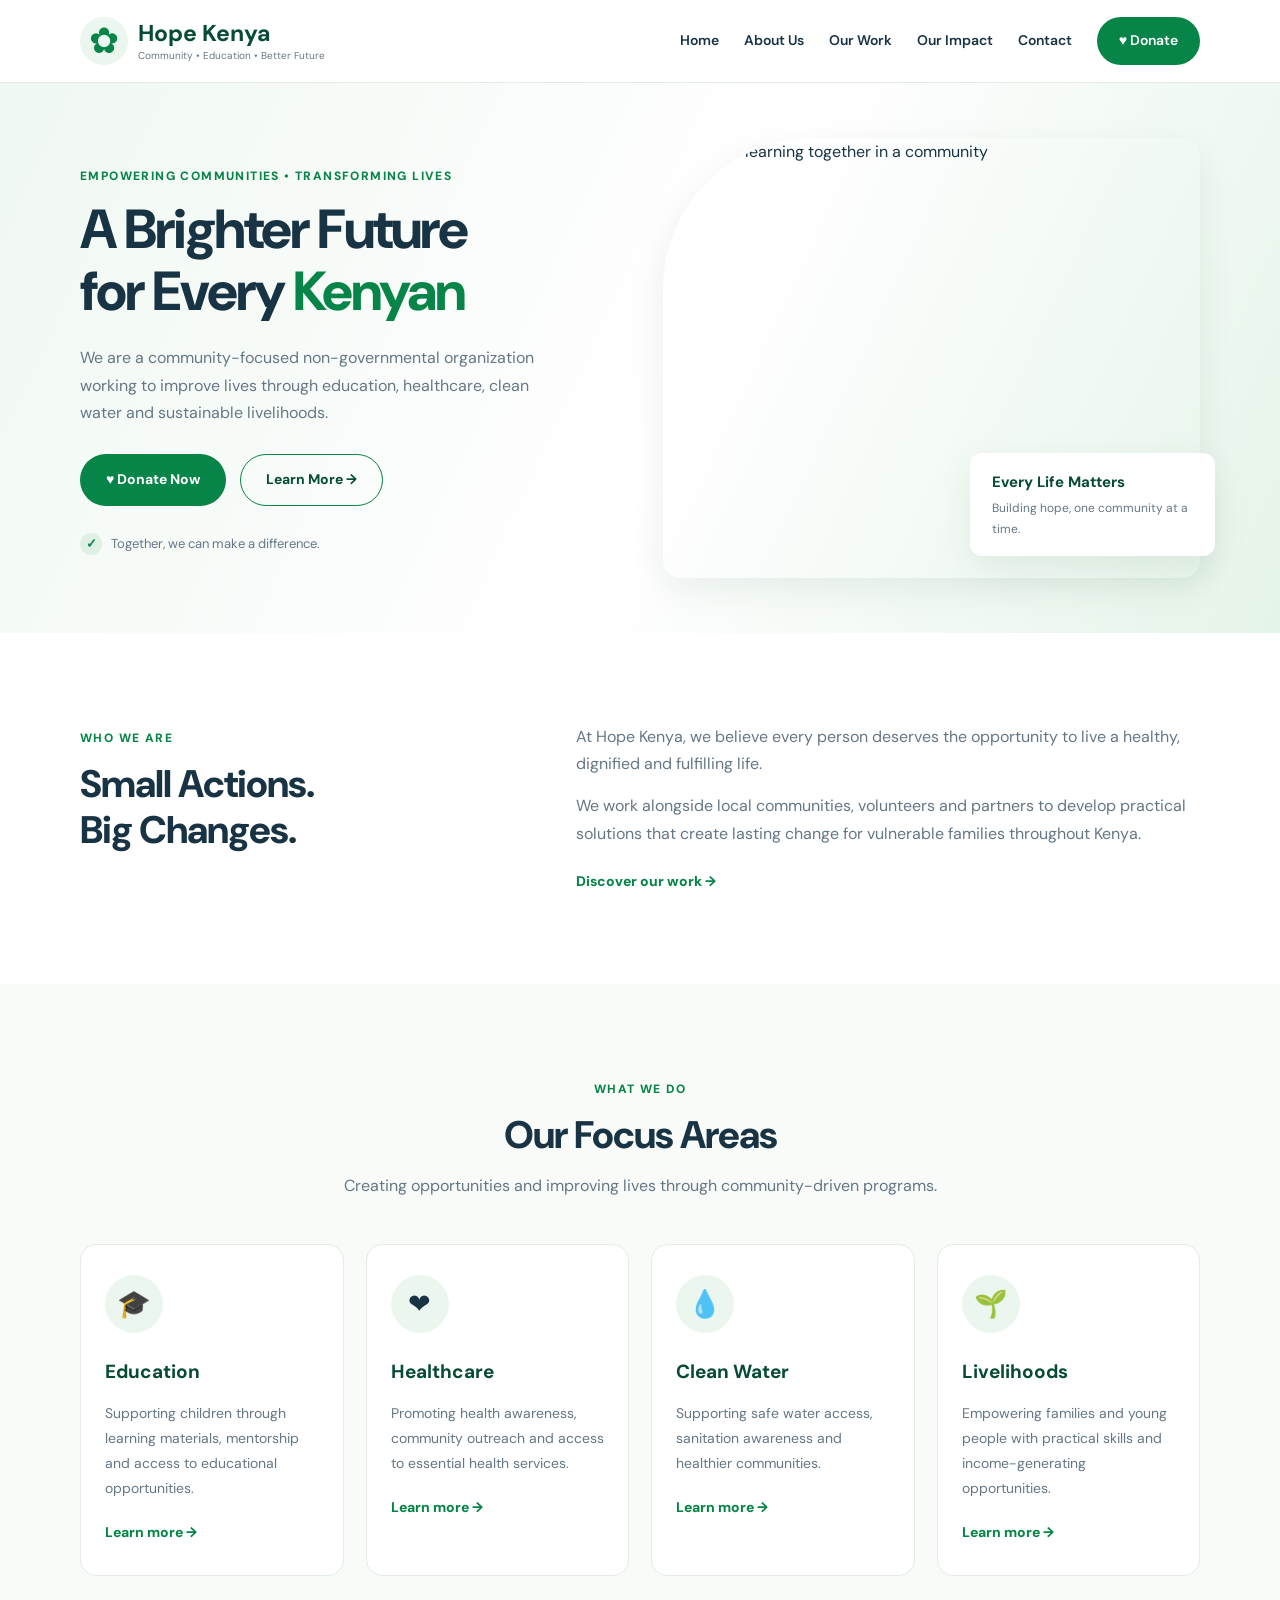
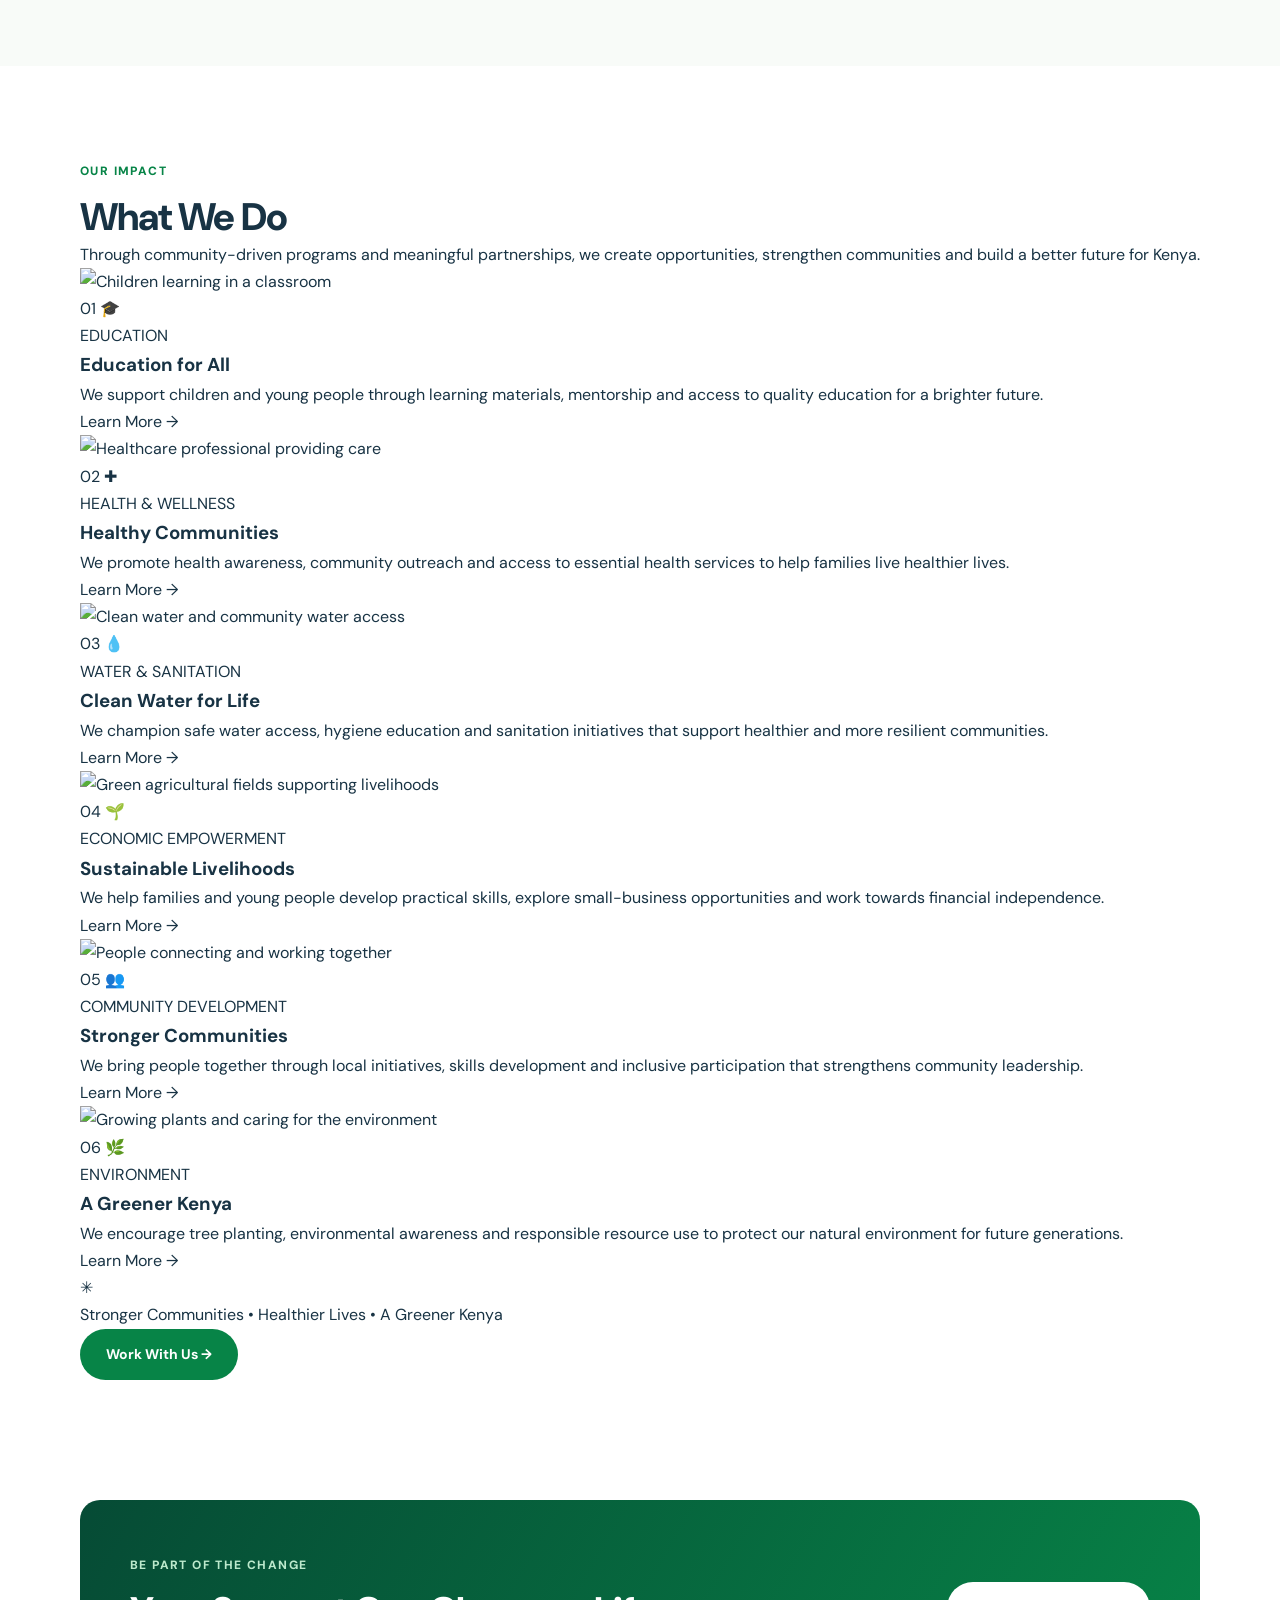
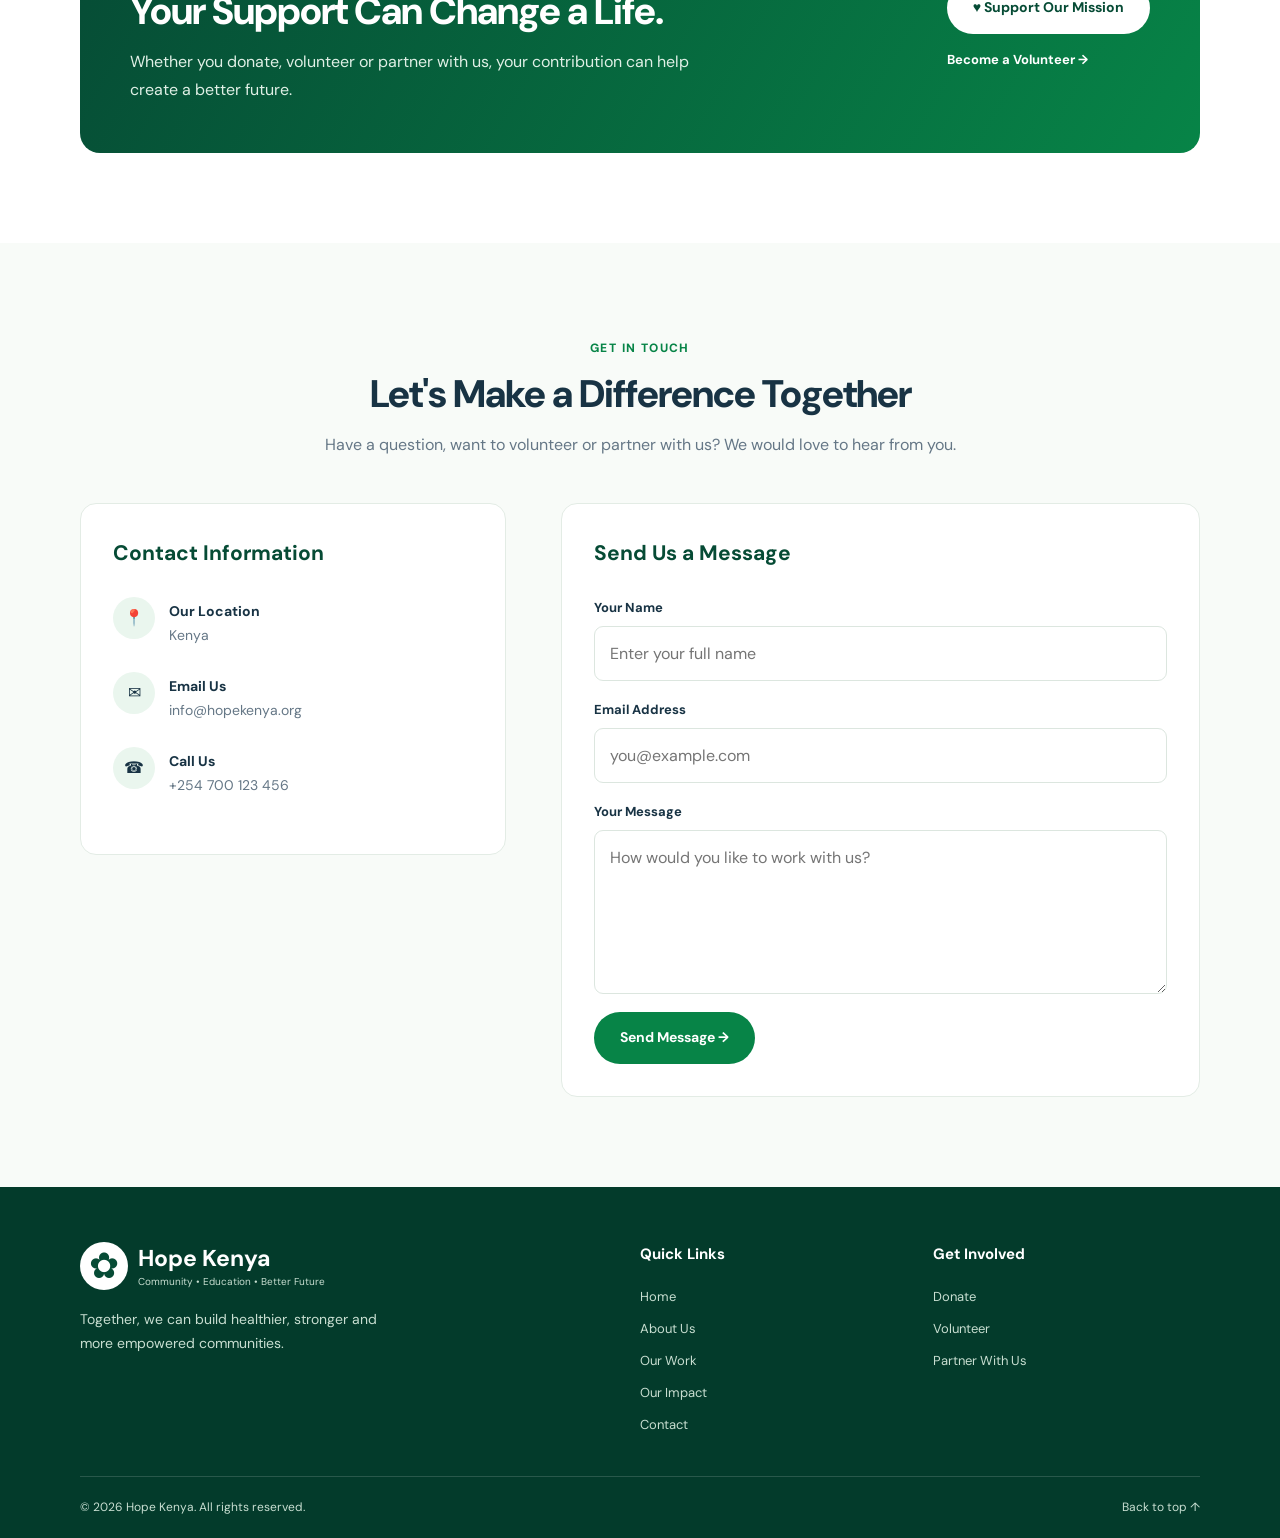
==== index.html @ 44261d46 "Update index.html" ====
<!DOCTYPE html>
<html lang="en">
<head>
    <meta charset="UTF-8">
    <meta name="viewport" content="width=device-width, initial-scale=1.0">

    <title>Hope Kenya | Empowering Communities</title>

    <meta name="description"
          content="Hope Kenya is a community-focused NGO supporting education, healthcare, clean water and sustainable livelihoods across Kenya.">

    <link rel="stylesheet" href="style.css">

    <!-- Google Fonts -->
    <link rel="preconnect" href="https://fonts.googleapis.com">
    <link rel="preconnect" href="https://fonts.gstatic.com" crossorigin>
    <link href="https://fonts.googleapis.com/css2?family=DM+Sans:wght@400;500;600;700;800&display=swap"
          rel="stylesheet">
</head>

<body>

    <!-- NAVIGATION -->
    <header class="header">
        <nav class="navbar container">

            <a href="#home" class="logo">
                <span class="logo-icon">✿</span>
                <span>
                    <strong>Hope Kenya</strong>
                    <small>Community • Education • Better Future</small>
                </span>
            </a>

            <input type="checkbox" id="menu-toggle" class="menu-toggle">
            <label for="menu-toggle" class="menu-button"
                   aria-label="Toggle navigation menu">
                <span></span>
                <span></span>
                <span></span>
            </label>

            <div class="nav-links">
                <a href="#home">Home</a>
                <a href="#about">About Us</a>
                <a href="#programs">Our Work</a>
                <a href="#impact">Our Impact</a>
                <a href="#contact">Contact</a>
                <a href="#donate" class="nav-donate">♥ Donate</a>
            </div>

        </nav>
    </header>

    <main>

        <!-- HERO SECTION -->
        <section class="hero" id="home">
            <div class="hero-content container">

                <div class="hero-text">
                    <span class="eyebrow">
                        EMPOWERING COMMUNITIES • TRANSFORMING LIVES
                    </span>

                    <h1>
                        A Brighter Future<br>
                        for Every <span>Kenyan</span>
                    </h1>

                    <p>
                        We are a community-focused non-governmental
                        organization working to improve lives through
                        education, healthcare, clean water and sustainable
                        livelihoods.
                    </p>

                    <div class="hero-buttons">
                        <a href="#donate" class="btn btn-primary">
                            ♥ Donate Now
                        </a>

                        <a href="#about" class="btn btn-outline">
                            Learn More →
                        </a>
                    </div>

                    <div class="hero-note">
                        <span class="note-icon">✓</span>
                        Together, we can make a difference.
                    </div>
                </div>

                <div class="hero-image">
                    <img
                        src="https://images.unsplash.com/photo-1509099836639-18ba1795216d?auto=format&fit=crop&w=1200&q=85"
                        alt="Children learning together in a community"
                    >
                    <div class="image-badge">
                        <strong>Every Life Matters</strong>
                        <span>Building hope, one community at a time.</span>
                    </div>
                </div>

            </div>
        </section>

        <!-- ABOUT SECTION -->
        <section class="about section-padding" id="about">
            <div class="container about-grid">

                <div>
                    <span class="eyebrow">WHO WE ARE</span>
                    <h2>Small Actions.<br>Big Changes.</h2>
                </div>

                <div class="about-text">
                    <p>
                        At Hope Kenya, we believe every person deserves the
                        opportunity to live a healthy, dignified and
                        fulfilling life.
                    </p>

                    <p>
                        We work alongside local communities, volunteers and
                        partners to develop practical solutions that create
                        lasting change for vulnerable families throughout
                        Kenya.
                    </p>

                    <a href="#programs" class="text-link">
                        Discover our work →
                    </a>
                </div>

            </div>
        </section>

        <!-- PROGRAMS SECTION -->
        <section class="programs section-padding" id="programs">
            <div class="container">

                <div class="section-heading">
                    <span class="eyebrow">WHAT WE DO</span>
                    <h2>Our Focus Areas</h2>
                    <p>
                        Creating opportunities and improving lives
                        through community-driven programs.
                    </p>
                </div>

                <div class="program-grid">

                    <article class="program-card">
                        <div class="program-icon">🎓</div>
                        <h3>Education</h3>
                        <p>
                            Supporting children through learning materials,
                            mentorship and access to educational opportunities.
                        </p>
                        <a href="#contact" class="text-link">
                            Learn more →
                        </a>
                    </article>

                    <article class="program-card">
                        <div class="program-icon">❤</div>
                        <h3>Healthcare</h3>
                        <p>
                            Promoting health awareness, community outreach
                            and access to essential health services.
                        </p>
                        <a href="#contact" class="text-link">
                            Learn more →
                        </a>
                    </article>

                    <article class="program-card">
                        <div class="program-icon">💧</div>
                        <h3>Clean Water</h3>
                        <p>
                            Supporting safe water access, sanitation
                            awareness and healthier communities.
                        </p>
                        <a href="#contact" class="text-link">
                            Learn more →
                        </a>
                    </article>

                    <article class="program-card">
                        <div class="program-icon">🌱</div>
                        <h3>Livelihoods</h3>
                        <p>
                            Empowering families and young people with
                            practical skills and income-generating opportunities.
                        </p>
                        <a href="#contact" class="text-link">
                            Learn more →
                        </a>
                    </article>

                </div>
            </div>
        </section>

        <!-- IMPACT SECTION -->
      
<!-- OUR IMPACT: SIX-ACTIVITY LIBRARY -->
<section class="impact-library section-padding" id="impact">

    <div class="container">

        <div class="impact-heading">
            <span class="eyebrow">OUR IMPACT</span>
            <h2>What We <span>Do</span></h2>
            <p>
                Through community-driven programs and meaningful
                partnerships, we create opportunities, strengthen
                communities and build a better future for Kenya.
            </p>
        </div>

        <div class="activity-grid">

            <!-- ACTIVITY 1: EDUCATION -->
            <article class="activity-card">
                <div class="activity-image">
                    <img
                        src="https://images.unsplash.com/photo-1503676260728-1c00da094a0b?auto=format&fit=crop&w=900&q=85"
                        alt="Children learning in a classroom"
                        loading="lazy"
                    >
                    <span class="activity-number">01</span>
                    <span class="activity-icon" aria-hidden="true">🎓</span>
                </div>

                <div class="activity-content">
                    <span class="activity-category">EDUCATION</span>
                    <h3>Education for All</h3>
                    <p>
                        We support children and young people through
                        learning materials, mentorship and access to
                        quality education for a brighter future.
                    </p>
                    <a href="#contact" class="activity-link">
                        Learn More <span aria-hidden="true">→</span>
                    </a>
                </div>
            </article>

            <!-- ACTIVITY 2: HEALTHCARE -->
            <article class="activity-card">
                <div class="activity-image">
                    <img
                        src="https://images.unsplash.com/photo-1576091160399-112ba8d25d1d?auto=format&fit=crop&w=900&q=85"
                        alt="Healthcare professional providing care"
                        loading="lazy"
                    >
                    <span class="activity-number">02</span>
                    <span class="activity-icon" aria-hidden="true">✚</span>
                </div>

                <div class="activity-content">
                    <span class="activity-category">HEALTH & WELLNESS</span>
                    <h3>Healthy Communities</h3>
                    <p>
                        We promote health awareness, community outreach
                        and access to essential health services to
                        help families live healthier lives.
                    </p>
                    <a href="#contact" class="activity-link">
                        Learn More <span aria-hidden="true">→</span>
                    </a>
                </div>
            </article>

            <!-- ACTIVITY 3: CLEAN WATER -->
            <article class="activity-card">
                <div class="activity-image">
                    <img
                        src="https://images.unsplash.com/photo-1541544741938-0af808871cc0?auto=format&fit=crop&w=900&q=85"
                        alt="Clean water and community water access"
                        loading="lazy"
                    >
                    <span class="activity-number">03</span>
                    <span class="activity-icon" aria-hidden="true">💧</span>
                </div>

                <div class="activity-content">
                    <span class="activity-category">WATER & SANITATION</span>
                    <h3>Clean Water for Life</h3>
                    <p>
                        We champion safe water access, hygiene education
                        and sanitation initiatives that support
                        healthier and more resilient communities.
                    </p>
                    <a href="#contact" class="activity-link">
                        Learn More <span aria-hidden="true">→</span>
                    </a>
                </div>
            </article>

            <!-- ACTIVITY 4: LIVELIHOODS -->
            <article class="activity-card">
                <div class="activity-image">
                    <img
                        src="https://images.unsplash.com/photo-1500382017468-9049fed747ef?auto=format&fit=crop&w=900&q=85"
                        alt="Green agricultural fields supporting livelihoods"
                        loading="lazy"
                    >
                    <span class="activity-number">04</span>
                    <span class="activity-icon" aria-hidden="true">🌱</span>
                </div>

                <div class="activity-content">
                    <span class="activity-category">ECONOMIC EMPOWERMENT</span>
                    <h3>Sustainable Livelihoods</h3>
                    <p>
                        We help families and young people develop
                        practical skills, explore small-business
                        opportunities and work towards financial
                        independence.
                    </p>
                    <a href="#contact" class="activity-link">
                        Learn More <span aria-hidden="true">→</span>
                    </a>
                </div>
            </article>

            <!-- ACTIVITY 5: COMMUNITY EMPOWERMENT -->
            <article class="activity-card">
                <div class="activity-image">
                    <img
                        src="https://images.unsplash.com/photo-1511632765486-a01980e01a18?auto=format&fit=crop&w=900&q=85"
                        alt="People connecting and working together"
                        loading="lazy"
                    >
                    <span class="activity-number">05</span>
                    <span class="activity-icon" aria-hidden="true">👥</span>
                </div>

                <div class="activity-content">
                    <span class="activity-category">COMMUNITY DEVELOPMENT</span>
                    <h3>Stronger Communities</h3>
                    <p>
                        We bring people together through local initiatives,
                        skills development and inclusive participation
                        that strengthens community leadership.
                    </p>
                    <a href="#contact" class="activity-link">
                        Learn More <span aria-hidden="true">→</span>
                    </a>
                </div>
            </article>

            <!-- ACTIVITY 6: ENVIRONMENT -->
            <article class="activity-card">
                <div class="activity-image">
                    <img
                        src="https://images.unsplash.com/photo-1416879595882-3373a0480b5b?auto=format&fit=crop&w=900&q=85"
                        alt="Growing plants and caring for the environment"
                        loading="lazy"
                    >
                    <span class="activity-number">06</span>
                    <span class="activity-icon" aria-hidden="true">🌿</span>
                </div>

                <div class="activity-content">
                    <span class="activity-category">ENVIRONMENT</span>
                    <h3>A Greener Kenya</h3>
                    <p>
                        We encourage tree planting, environmental
                        awareness and responsible resource use to
                        protect our natural environment for future
                        generations.
                    </p>
                    <a href="#contact" class="activity-link">
                        Learn More <span aria-hidden="true">→</span>
                    </a>
                </div>
            </article>

        </div>

        <div class="impact-bottom">
            <span class="impact-leaf" aria-hidden="true">✳</span>
            <p>Stronger Communities <span>•</span> Healthier Lives
                <span>•</span> A Greener Kenya
            </p>
            <a href="#contact" class="btn btn-primary">
                Work With Us →
            </a>
        </div>

    </div>
</section>


        <!-- GET INVOLVED / DONATION SECTION -->
        <section class="donate-section section-padding" id="donate">
            <div class="container donate-box">

                <div>
                    <span class="eyebrow eyebrow-light">BE PART OF THE CHANGE</span>
                    <h2>Your Support Can Change a Life.</h2>
                    <p>
                        Whether you donate, volunteer or partner with us,
                        your contribution can help create a better future.
                    </p>
                </div>

                <div class="donate-actions">
                    <!-- Replace # with your actual donation link -->
                    <a href="#contact" class="btn btn-white">
                        ♥ Support Our Mission
                    </a>

                    <a href="#contact" class="donate-contact">
                        Become a Volunteer →
                    </a>
                </div>

            </div>
        </section>

        <!-- CONTACT SECTION -->
        <section class="contact section-padding" id="contact">
            <div class="container">

                <div class="section-heading">
                    <span class="eyebrow">GET IN TOUCH</span>
                    <h2>Let's Make a Difference Together</h2>
                    <p>
                        Have a question, want to volunteer or partner with us?
                        We would love to hear from you.
                    </p>
                </div>

                <div class="contact-grid">

                    <div class="contact-info">
                        <h3>Contact Information</h3>

                        <div class="contact-item">
                            <span>📍</span>
                            <div>
                                <strong>Our Location</strong>
                                <p>Kenya</p>
                            </div>
                        </div>

                        <div class="contact-item">
                            <span>✉</span>
                            <div>
                                <strong>Email Us</strong>
                                <p>info@hopekenya.org</p>
                            </div>
                        </div>

                        <div class="contact-item">
                            <span>☎</span>
                            <div>
                                <strong>Call Us</strong>
                                <p>+254 700 123 456</p>
                            </div>
                        </div>
                    </div>

                    <!-- Opens the visitor's email application -->
                    <form class="contact-form"
                          action="mailto:info@hopekenya.org"
                          method="post"
                          enctype="text/plain">

                        <h3>Send Us a Message</h3>

                        <label for="name">Your Name</label>
                        <input
                            type="text"
                            id="name"
                            name="Name"
                            placeholder="Enter your full name"
                            required
                        >

                        <label for="email">Email Address</label>
                        <input
                            type="email"
                            id="email"
                            name="Email"
                            placeholder="you@example.com"
                            required
                        >

                        <label for="message">Your Message</label>
                        <textarea
                            id="message"
                            name="Message"
                            rows="5"
                            placeholder="How would you like to work with us?"
                            required
                        ></textarea>

                        <button type="submit" class="btn btn-primary">
                            Send Message →
                        </button>

                    </form>

                </div>
            </div>
        </section>

    </main>

    <!-- FOOTER -->
    <footer class="footer">
        <div class="container footer-grid">

            <div class="footer-brand">
                <a href="#home" class="logo footer-logo">
                    <span class="logo-icon">✿</span>
                    <span>
                        <strong>Hope Kenya</strong>
                        <small>Community • Education • Better Future</small>
                    </span>
                </a>

                <p>
                    Together, we can build healthier, stronger
                    and more empowered communities.
                </p>
            </div>

            <div class="footer-links">
                <h3>Quick Links</h3>
                <a href="#home">Home</a>
                <a href="#about">About Us</a>
                <a href="#programs">Our Work</a>
                <a href="#impact">Our Impact</a>
                <a href="#contact">Contact</a>
            </div>

            <div class="footer-links">
                <h3>Get Involved</h3>
                <a href="#donate">Donate</a>
                <a href="#contact">Volunteer</a>
                <a href="#contact">Partner With Us</a>
            </div>

        </div>

        <div class="footer-bottom container">
            <p>
                &copy; <span id="year">2026</span> Hope Kenya.
                All rights reserved.
            </p>

            <a href="#home">Back to top ↑</a>
        </div>
    </footer>

</body>
</html>
---- style.css ----
/* =========================================
   HOPE KENYA - MAIN STYLESHEET
   ========================================= */

:root {
    --green: #078447;
    --green-dark: #064b35;
    --green-deep: #033b2b;
    --green-light: #eaf6ee;
    --text: #183344;
    --muted: #657786;
    --white: #ffffff;
    --background: #f8fbf8;
    --border: #e3ece5;
    --shadow: 0 12px 35px rgba(12, 61, 40, 0.08);
}

* {
    box-sizing: border-box;
    margin: 0;
    padding: 0;
}

html {
    scroll-behavior: smooth;
    scroll-padding-top: 90px;
}

body {
    font-family: "DM Sans", Arial, sans-serif;
    color: var(--text);
    background: var(--white);
    line-height: 1.7;
}

img {
    display: block;
    width: 100%;
    max-width: 100%;
}

a {
    color: inherit;
    text-decoration: none;
}

button,
input,
textarea {
    font: inherit;
}

button,
a {
    -webkit-tap-highlight-color: transparent;
}

.container {
    width: min(1120px, 90%);
    margin-inline: auto;
}

.section-padding {
    padding: 90px 0;
}

/* =========================================
   NAVIGATION
   ========================================= */

.header {
    background: var(--white);
    position: sticky;
    top: 0;
    z-index: 1000;
    border-bottom: 1px solid var(--border);
}

.navbar {
    min-height: 82px;
    display: flex;
    align-items: center;
    justify-content: space-between;
    gap: 25px;
}

.logo {
    display: inline-flex;
    align-items: center;
    gap: 10px;
    flex-shrink: 0;
}

.logo-icon {
    display: grid;
    place-items: center;
    width: 48px;
    height: 48px;
    background: var(--green-light);
    color: var(--green);
    border-radius: 50%;
    font-size: 36px;
    line-height: 1;
}

.logo strong {
    display: block;
    color: var(--green-dark);
    font-size: 23px;
    line-height: 1.3;
}

.logo small {
    display: block;
    color: var(--muted);
    font-size: 10px;
    line-height: 1.5;
}

.nav-links {
    display: flex;
    align-items: center;
    gap: 25px;
}

.nav-links > a {
    font-size: 14px;
    font-weight: 600;
    transition: color 0.2s ease;
}

.nav-links > a:hover {
    color: var(--green);
}

.nav-links .nav-donate {
    padding: 12px 22px;
    border-radius: 30px;
    color: var(--white);
    background: var(--green);
}

.nav-links .nav-donate:hover {
    color: var(--white);
    background: var(--green-dark);
}

.menu-toggle,
.menu-button {
    display: none;
}

/* =========================================
   BUTTONS
   ========================================= */

.btn {
    display: inline-flex;
    align-items: center;
    justify-content: center;
    gap: 8px;
    padding: 13px 25px;
    border-radius: 30px;
    border: 1px solid transparent;
    cursor: pointer;
    font-size: 14px;
    font-weight: 700;
    text-align: center;
    transition:
        background 0.2s ease,
        color 0.2s ease,
        transform 0.2s ease;
}

.btn:hover {
    transform: translateY(-2px);
}

.btn-primary {
    background: var(--green);
    color: var(--white);
}

.btn-primary:hover {
    background: var(--green-dark);
}

.btn-outline {
    border-color: var(--green);
    color: var(--green-dark);
    background: transparent;
}

.btn-outline:hover {
    background: var(--green-light);
}

.btn-white {
    color: var(--green-dark);
    background: var(--white);
}

.btn-white:hover {
    background: var(--green-light);
}

/* =========================================
   HERO
   ========================================= */

.hero {
    overflow: hidden;
    background: linear-gradient(
        115deg,
        #f0f8f2 0%,
        #ffffff 54%,
        #e5f4e9 100%
    );
}

.hero-content {
    min-height: 550px;
    display: grid;
    grid-template-columns: 1fr 1fr;
    align-items: center;
    gap: 45px;
    padding-top: 45px;
    padding-bottom: 45px;
}

.hero-text {
    padding: 20px 0;
}

.eyebrow {
    display: inline-block;
    margin-bottom: 14px;
    color: var(--green);
    font-size: 12px;
    font-weight: 800;
    letter-spacing: 1.4px;
    line-height: 1.5;
}

.hero h1 {
    margin-bottom: 22px;
    color: var(--text);
    font-size: clamp(38px, 4.3vw, 58px);
    font-weight: 800;
    letter-spacing: -2px;
    line-height: 1.12;
}

.hero h1 span {
    color: var(--green);
}

.hero-text > p {
    max-width: 490px;
    margin-bottom: 28px;
    color: var(--muted);
    font-size: 16px;
}

.hero-buttons {
    display: flex;
    flex-wrap: wrap;
    gap: 14px;
}

.hero-note {
    display: flex;
    align-items: center;
    gap: 9px;
    margin-top: 27px;
    color: var(--muted);
    font-size: 13px;
}

.note-icon {
    display: grid;
    place-items: center;
    width: 22px;
    height: 22px;
    border-radius: 50%;
    color: var(--green);
    background: #dff1e5;
    font-weight: 800;
}

.hero-image {
    position: relative;
    min-width: 0;
}

.hero-image > img {
    height: 440px;
    object-fit: cover;
    border-radius: 150px 18px 18px 18px;
    box-shadow: var(--shadow);
}

.image-badge {
    position: absolute;
    right: -15px;
    bottom: 22px;
    display: flex;
    flex-direction: column;
    gap: 3px;
    max-width: 245px;
    padding: 17px 22px;
    border-radius: 12px;
    background: var(--white);
    box-shadow: var(--shadow);
}

.image-badge strong {
    color: var(--green-dark);
    font-size: 15px;
}

.image-badge span {
    color: var(--muted);
    font-size: 12px;
}

/* =========================================
   ABOUT
   ========================================= */

.about {
    background: var(--white);
}

.about-grid {
    display: grid;
    grid-template-columns: 0.8fr 1.2fr;
    gap: 80px;
    align-items: start;
}

h2 {
    color: var(--text);
    font-size: clamp(30px, 3vw, 40px);
    font-weight: 800;
    letter-spacing: -1px;
    line-height: 1.2;
}

.about-text p {
    margin-bottom: 15px;
    color: var(--muted);
}

.text-link {
    display: inline-block;
    margin-top: 8px;
    color: var(--green);
    font-size: 14px;
    font-weight: 800;
}

.text-link:hover {
    color: var(--green-dark);
}

/* =========================================
   PROGRAMS
   ========================================= */

.programs {
    background: var(--background);
}

.section-heading {
    max-width: 650px;
    margin: 0 auto 45px;
    text-align: center;
}

.section-heading h2 {
    margin-bottom: 14px;
}

.section-heading p {
    color: var(--muted);
}

.program-grid {
    display: grid;
    grid-template-columns: repeat(4, minmax(0, 1fr));
    gap: 22px;
}

.program-card {
    padding: 30px 24px;
    border: 1px solid var(--border);
    border-radius: 16px;
    background: var(--white);
    transition:
        transform 0.25s ease,
        box-shadow 0.25s ease;
}

.program-card:hover {
    transform: translateY(-6px);
    box-shadow: var(--shadow);
}

.program-icon {
    display: grid;
    place-items: center;
    width: 58px;
    height: 58px;
    margin-bottom: 23px;
    border-radius: 50%;
    background: var(--green-light);
    font-size: 27px;
}

.program-card h3 {
    margin-bottom: 12px;
    color: var(--green-dark);
    font-size: 19px;
}

.program-card p {
    color: var(--muted);
    font-size: 14px;
    line-height: 1.8;
}

.program-card .text-link {
    margin-top: 20px;
}

/* =========================================
   IMPACT
   ========================================= */

.impact {
    background: var(--white);
}

.impact-grid {
    display: grid;
    grid-template-columns: 0.9fr 1.1fr;
    align-items: center;
    gap: 65px;
}

.impact-image img {
    height: 370px;
    object-fit: cover;
    border-radius: 18px;
}

.impact-content h2 {
    margin-bottom: 18px;
}

.impact-content > p {
    margin-bottom: 30px;
    color: var(--muted);
}

.stats-grid {
    display: grid;
    grid-template-columns: repeat(3, minmax(0, 1fr));
    gap: 15px;
}

.stat {
    display: flex;
    flex-direction: column;
    gap: 5px;
    padding-right: 10px;
    border-right: 1px solid var(--border);
}

.stat:last-child {
    border-right: none;
}

.stat strong {
    color: var(--green);
    font-size: clamp(23px, 2.4vw, 32px);
    line-height: 1.2;
}

.stat span {
    color: var(--muted);
    font-size: 12px;
}

/* =========================================
   DONATION CALL TO ACTION
   ========================================= */

.donate-section {
    padding-top: 30px;
    padding-bottom: 90px;
    background: var(--white);
}

.donate-box {
    display: flex;
    align-items: center;
    justify-content: space-between;
    gap: 35px;
    padding: 50px;
    border-radius: 20px;
    color: var(--white);
    background: linear-gradient(
        120deg,
        var(--green-dark),
        var(--green)
    );
}

.eyebrow-light {
    color: #bce9cc;
}

.donate-box h2 {
    max-width: 580px;
    margin-bottom: 14px;
    color: var(--white);
}

.donate-box p {
    max-width: 570px;
    color: #e0f0e6;
}

.donate-actions {
    display: flex;
    flex-direction: column;
    align-items: flex-start;
    gap: 15px;
    flex-shrink: 0;
}

.donate-contact {
    color: var(--white);
    font-size: 13px;
    font-weight: 700;
}

/* =========================================
   CONTACT
   ========================================= */

.contact {
    background: var(--background);
}

.contact-grid {
    display: grid;
    grid-template-columns: 0.8fr 1.2fr;
    gap: 55px;
    align-items: start;
}

.contact-info,
.contact-form {
    padding: 32px;
    border: 1px solid var(--border);
    border-radius: 16px;
    background: var(--white);
}

.contact-info h3,
.contact-form h3 {
    margin-bottom: 25px;
    color: var(--green-dark);
    font-size: 21px;
}

.contact-item {
    display: flex;
    align-items: flex-start;
    gap: 14px;
    margin-bottom: 24px;
}

.contact-item > span {
    display: grid;
    place-items: center;
    width: 42px;
    height: 42px;
    flex-shrink: 0;
    border-radius: 50%;
    background: var(--green-light);
}

.contact-item strong {
    font-size: 14px;
}

.contact-item p {
    color: var(--muted);
    font-size: 14px;
    overflow-wrap: anywhere;
}

.contact-form {
    display: flex;
    flex-direction: column;
}

.contact-form label {
    margin-bottom: 7px;
    font-size: 13px;
    font-weight: 700;
}

.contact-form input,
.contact-form textarea {
    width: 100%;
    margin-bottom: 18px;
    padding: 13px 15px;
    border: 1px solid #dce6df;
    border-radius: 9px;
    outline: none;
    color: var(--text);
    background: var(--white);
    transition: border-color 0.2s ease;
}

.contact-form input:focus,
.contact-form textarea:focus {
    border-color: var(--green);
}

.contact-form textarea {
    min-height: 130px;
    resize: vertical;
}

.contact-form button {
    align-self: flex-start;
}

/* =========================================
   FOOTER
   ========================================= */

.footer {
    padding-top: 55px;
    color: #e2eee7;
    background: var(--green-deep);
}

.footer-grid {
    display: grid;
    grid-template-columns: 1.5fr 0.7fr 0.8fr;
    gap: 60px;
    padding-bottom: 40px;
}

.footer-logo .logo-icon {
    color: var(--green-dark);
    background: var(--white);
}

.footer-logo strong {
    color: var(--white);
}

.footer-logo small {
    color: #c8ded1;
}

.footer-brand > p {
    max-width: 330px;
    margin-top: 18px;
    color: #c8ded1;
    font-size: 14px;
}

.footer-links {
    display: flex;
    flex-direction: column;
    align-items: flex-start;
    gap: 10px;
}

.footer-links h3 {
    margin-bottom: 8px;
    color: var(--white);
    font-size: 15px;
}

.footer-links a {
    color: #c8ded1;
    font-size: 13px;
}

.footer-links a:hover,
.footer-bottom a:hover {
    color: var(--white);
}

.footer-bottom {
    display: flex;
    justify-content: space-between;
    gap: 20px;
    padding-top: 20px;
    padding-bottom: 20px;
    border-top: 1px solid rgba(255, 255, 255, 0.15);
    color: #c8ded1;
    font-size: 12px;
}

.footer-bottom a {
    flex-shrink: 0;
}

/* =========================================
   ACCESSIBILITY
   ========================================= */

a:focus-visible,
button:focus-visible,
input:focus-visible,
textarea:focus-visible,
label:focus-visible {
    outline: 3px solid #e1b84b;
    outline-offset: 4px;
}

@media (prefers-reduced-motion: reduce) {
    html {
        scroll-behavior: auto;
    }

    *,
    *::before,
    *::after {
        transition-duration: 0.01ms !important;
        animation-duration: 0.01ms !important;
    }
}

/* =========================================
   TABLETS
   ========================================= */

@media (max-width: 1000px) {
    .nav-links {
        gap: 14px;
    }

    .nav-links > a {
        font-size: 13px;
    }

    .logo strong {
        font-size: 20px;
    }

    .hero-content {
        gap: 25px;
    }

    .hero-image > img {
        height: 390px;
    }

    .program-grid {
        grid-template-columns: repeat(2, minmax(0, 1fr));
    }

    .impact-grid {
        gap: 35px;
    }

    .donate-box {
        padding: 35px;
    }

    .contact-grid {
        gap: 25px;
    }
}

/* =========================================
   MOBILE NAVIGATION AND LAYOUT
   ========================================= */

@media (max-width: 760px) {
    .container {
        width: min(100% - 36px, 560px);
    }

    .section-padding {
        padding: 65px 0;
    }

    .navbar {
        min-height: 72px;
    }

    .logo-icon {
        width: 42px;
        height: 42px;
        font-size: 31px;
    }

    .logo strong {
        font-size: 19px;
    }

    .logo small {
        font-size: 9px;
    }

    .menu-toggle {
        position: absolute;
        width: 1px;
        height: 1px;
        overflow: hidden;
        clip-path: inset(50%);
        white-space: nowrap;
    }

    .menu-button {
        display: flex;
        width: 42px;
        height: 42px;
        flex-direction: column;
        align-items: center;
        justify-content: center;
        gap: 5px;
        border: 1px solid var(--border);
        border-radius: 10px;
        cursor: pointer;
    }

    .menu-button span {
        width: 20px;
        height: 2px;
        border-radius: 3px;
        background: var(--green-dark);
    }

    .nav-links {
        position: absolute;
        top: 71px;
        left: 0;
        right: 0;
        display: none;
        flex-direction: column;
        align-items: stretch;
        gap: 0;
        padding: 12px 20px 20px;
        border-bottom: 1px solid var(--border);
        background: var(--white);
        box-shadow: 0 12px 20px rgba(0, 0, 0, 0.05);
    }

    .nav-links > a {
        padding: 13px 10px;
        font-size: 15px;
    }

    .nav-links .nav-donate {
        margin-top: 8px;
        text-align: center;
    }

    .menu-toggle:checked ~ .nav-links {
        display: flex;
    }

    .menu-toggle:focus-visible + .menu-button {
        outline: 3px solid #e1b84b;
        outline-offset: 4px;
    }

    .hero-content {
        grid-template-columns: 1fr;
        gap: 30px;
        padding-top: 45px;
        padding-bottom: 55px;
    }

    .hero-text {
        padding: 0;
    }

    .hero h1 {
        font-size: clamp(36px, 10vw, 48px);
        letter-spacing: -1.5px;
    }

    .hero-text > p {
        font-size: 15px;
    }

    .hero-image > img {
        height: 320px;
        border-radius: 90px 14px 14px 14px;
    }

    .image-badge {
        right: 8px;
        bottom: 12px;
        max-width: 220px;
        padding: 13px 16px;
    }

    .about-grid,
    .impact-grid,
    .contact-grid {
        grid-template-columns: 1fr;
        gap: 28px;
    }

    .about-grid {
        gap: 18px;
    }

    .program-grid {
        gap: 15px;
    }

    .program-card {
        padding: 22px 18px;
    }

    .impact-image img {
        height: 300px;
    }

    .donate-section {
        padding-top: 0;
        padding-bottom: 65px;
    }

    .donate-box {
        flex-direction: column;
        align-items: flex-start;
        gap: 25px;
        padding: 30px 24px;
    }

    .donate-actions {
        align-items: flex-start;
    }

    .contact-info,
    .contact-form {
        padding: 24px 20px;
    }

    .footer-grid {
        grid-template-columns: 1fr 1fr;
        gap: 35px 25px;
    }

    .footer-brand {
        grid-column: 1 / -1;
    }
}

/* =========================================
   SMALL PHONES
   ========================================= */

@media (max-width: 420px) {
    .hero-buttons {
        flex-direction: column;
        align-items: stretch;
    }

    .hero-buttons .btn {
        width: 100%;
    }

    .hero-image > img {
        height: 270px;
    }

    .program-grid {
        grid-template-columns: 1fr;
    }

    .program-card {
        padding: 25px;
    }

    .stats-grid {
        gap: 8px;
    }

    .stat strong {
        font-size: 22px;
    }

    .stat span {
        font-size: 11px;
    }

    .footer-grid {
        grid-template-columns: 1fr;
    }

    .footer-brand {
        grid-column: auto;
    }

    .footer-bottom {
        flex-direction: column;
        gap: 10px;
    }
}
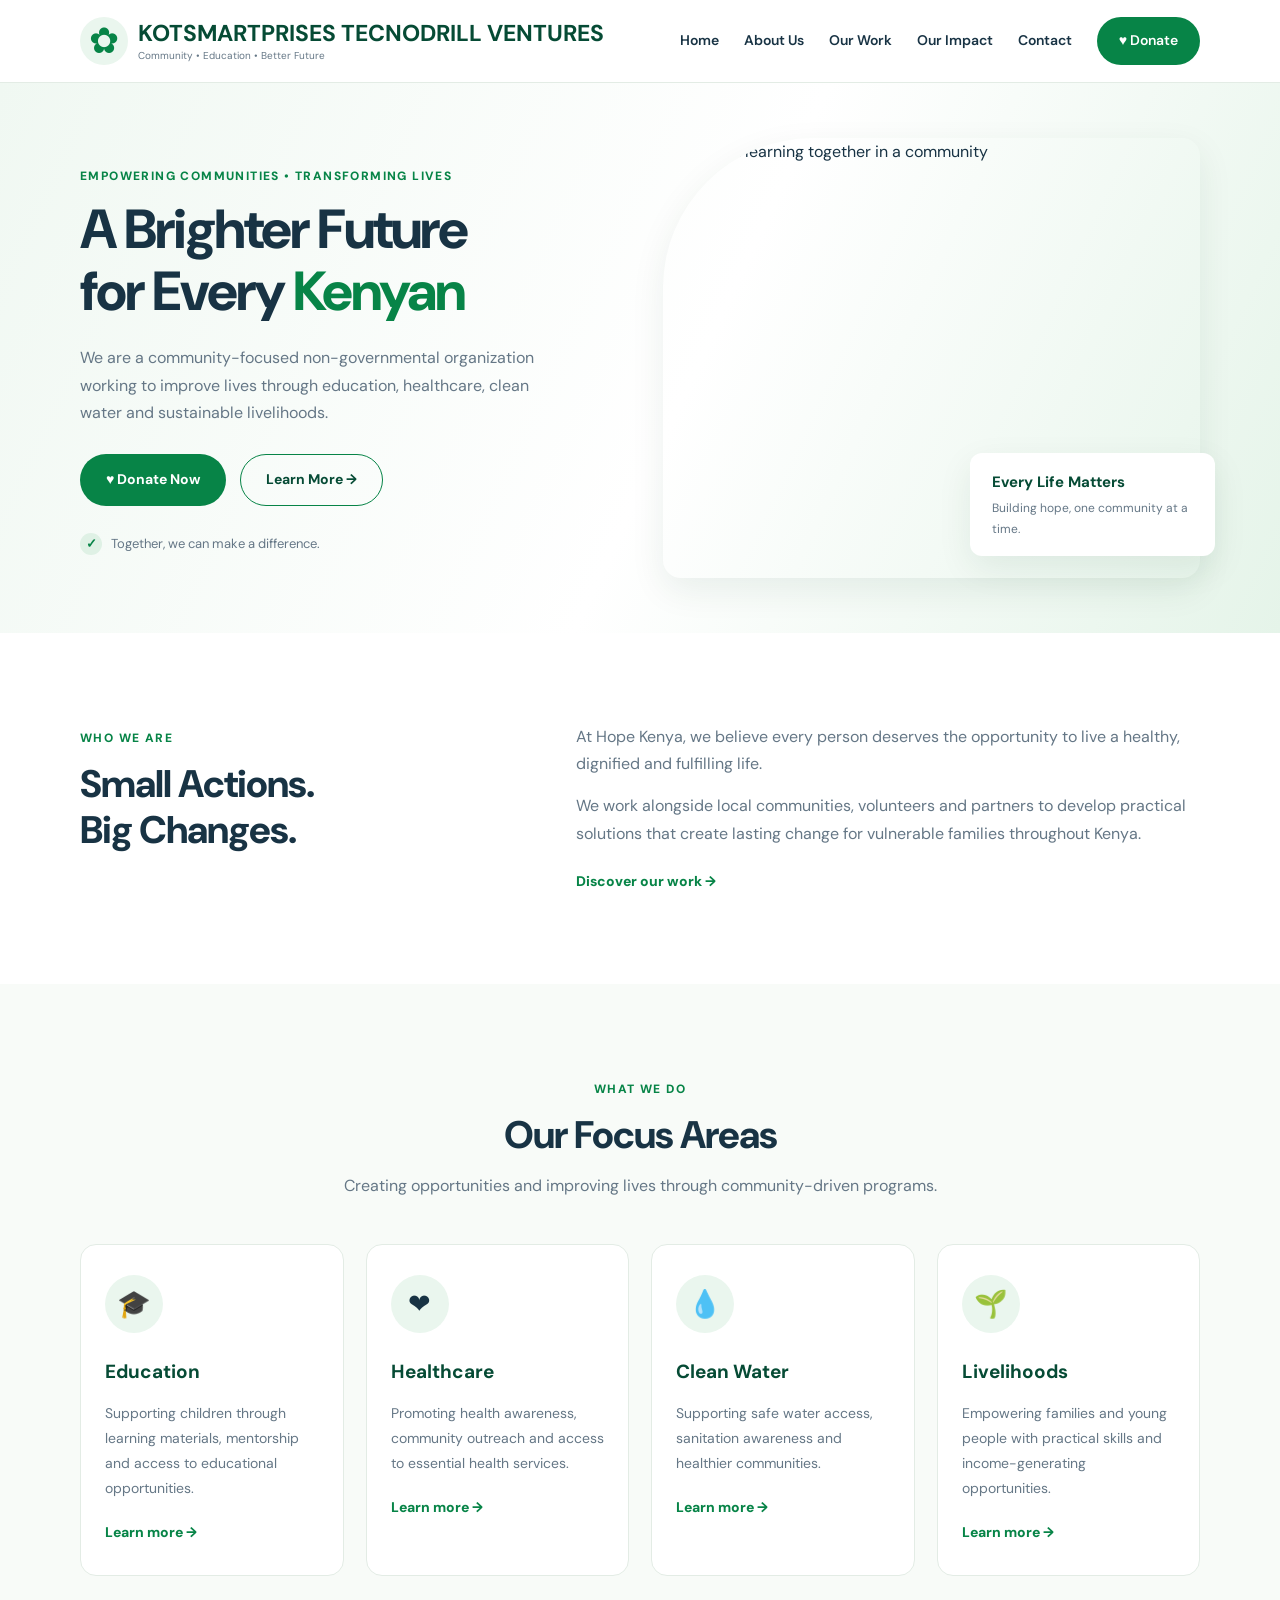
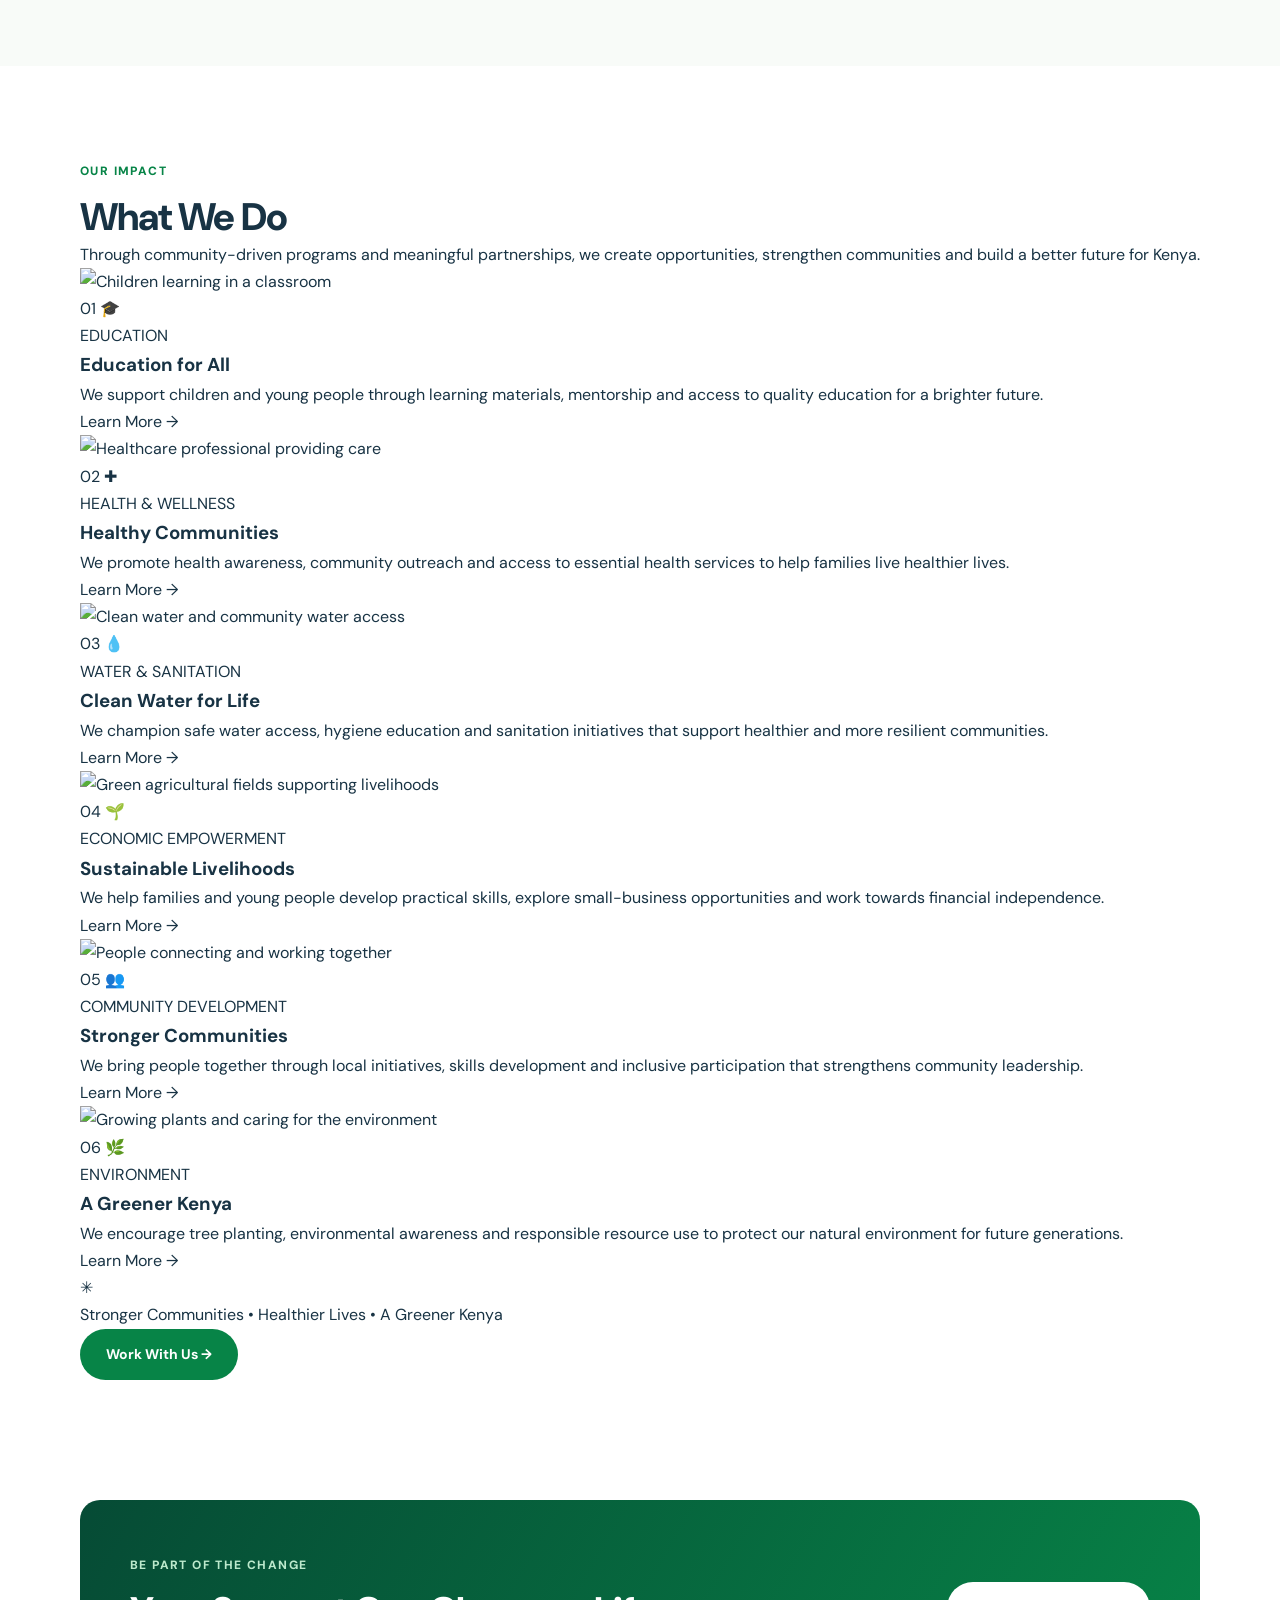
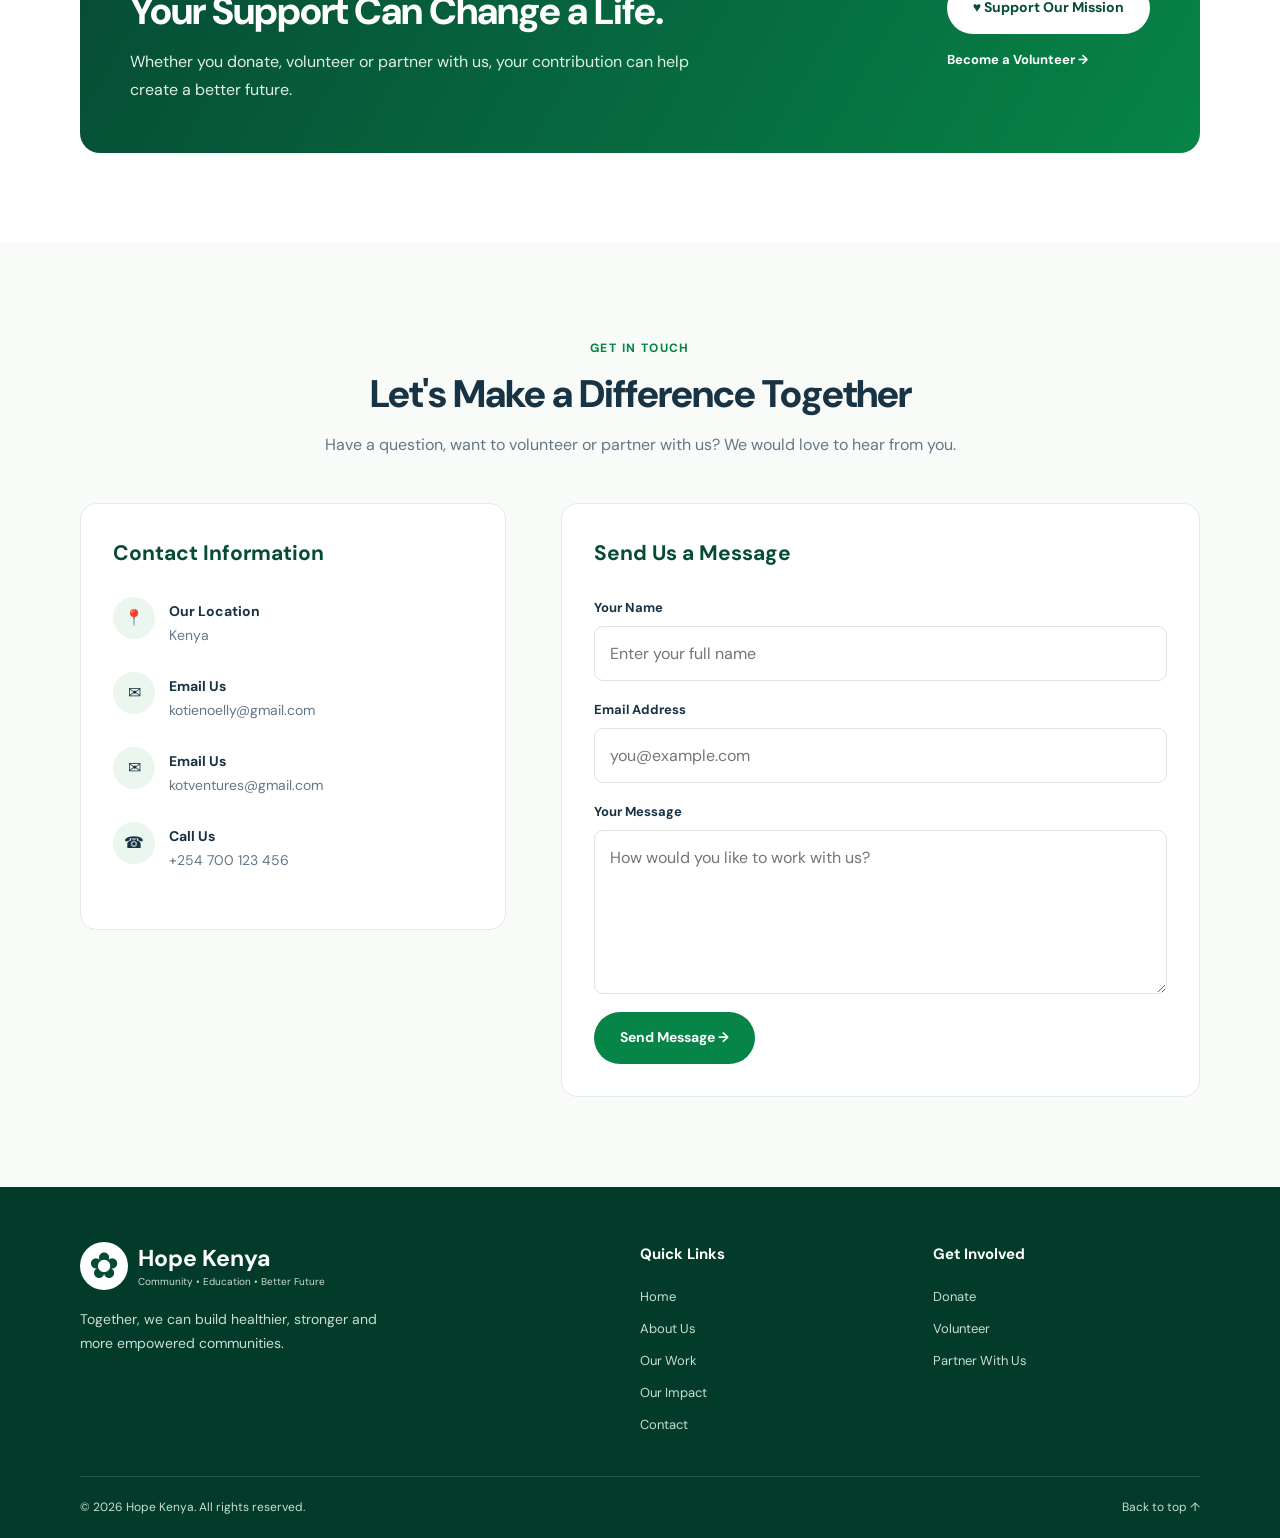
==== commit 468d719a: "Update index.html" ====
--- a/index.html
+++ b/index.html
@@ -5,7 +5,7 @@
     <meta charset="UTF-8">
     <meta name="viewport" content="width=device-width, initial-scale=1.0">
 
-    <title>Hope Kenya | Empowering Communities</title>
+    <title>Kotsmartprises| Empowering Communities</title>
 
     <meta name="description"
           content="Hope Kenya is a community-focused NGO supporting education, healthcare, clean water and sustainable livelihoods across Kenya.">
@@ -28,7 +28,7 @@
             <a href="#home" class="logo">
                 <span class="logo-icon">✿</span>
                 <span>
-                    <strong>Hope Kenya</strong>
+                    <strong>KOTSMARTPRISES TECNODRILL VENTURES</strong>
                     <small>Community • Education • Better Future</small>
                 </span>
             </a>
@@ -454,7 +454,14 @@
                             <span>✉</span>
                             <div>
                                 <strong>Email Us</strong>
-                                <p>info@hopekenya.org</p>
+                                <p>kotienoelly@gmail.com</p>
+                            </div>
+                        </div>
+                          <div class="contact-item">
+                            <span>✉</span>
+                            <div>
+                                <strong>Email Us</strong>
+                                <p>kotventures@gmail.com</p>
                             </div>
                         </div>
 
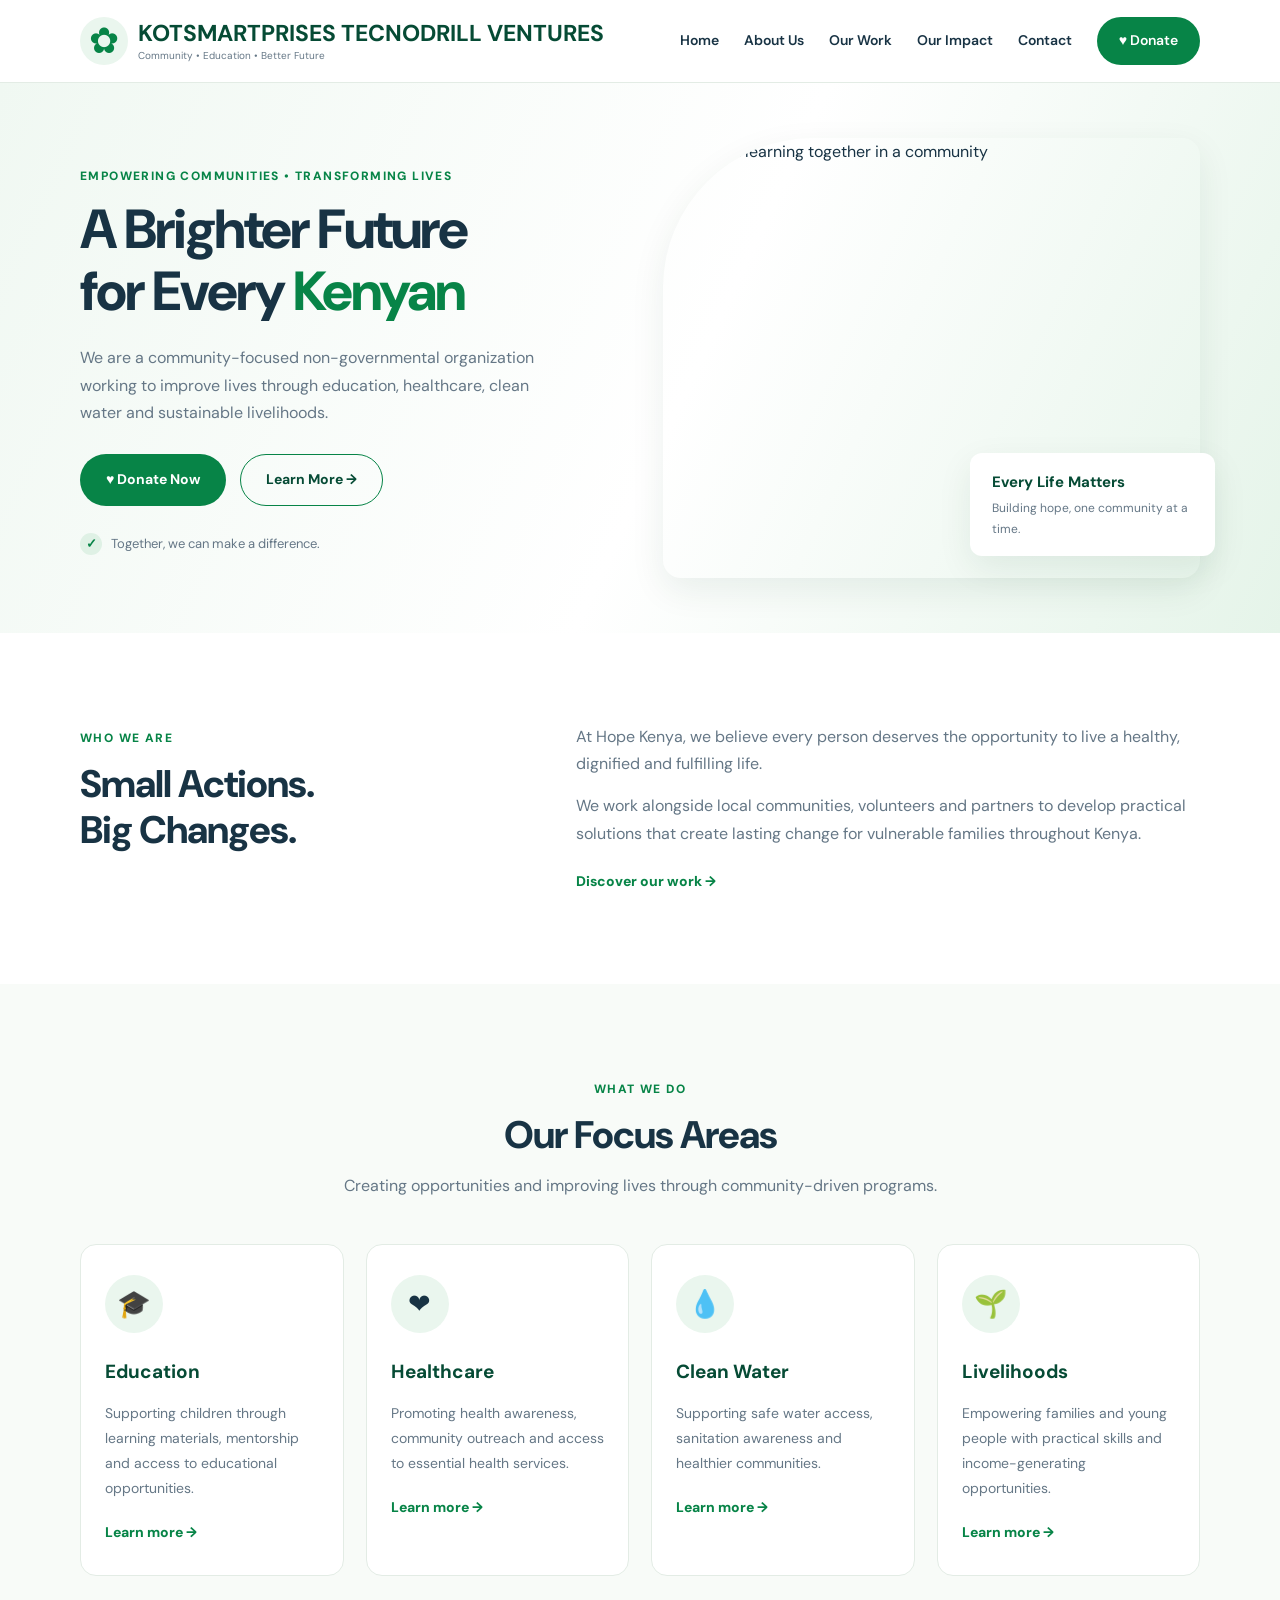
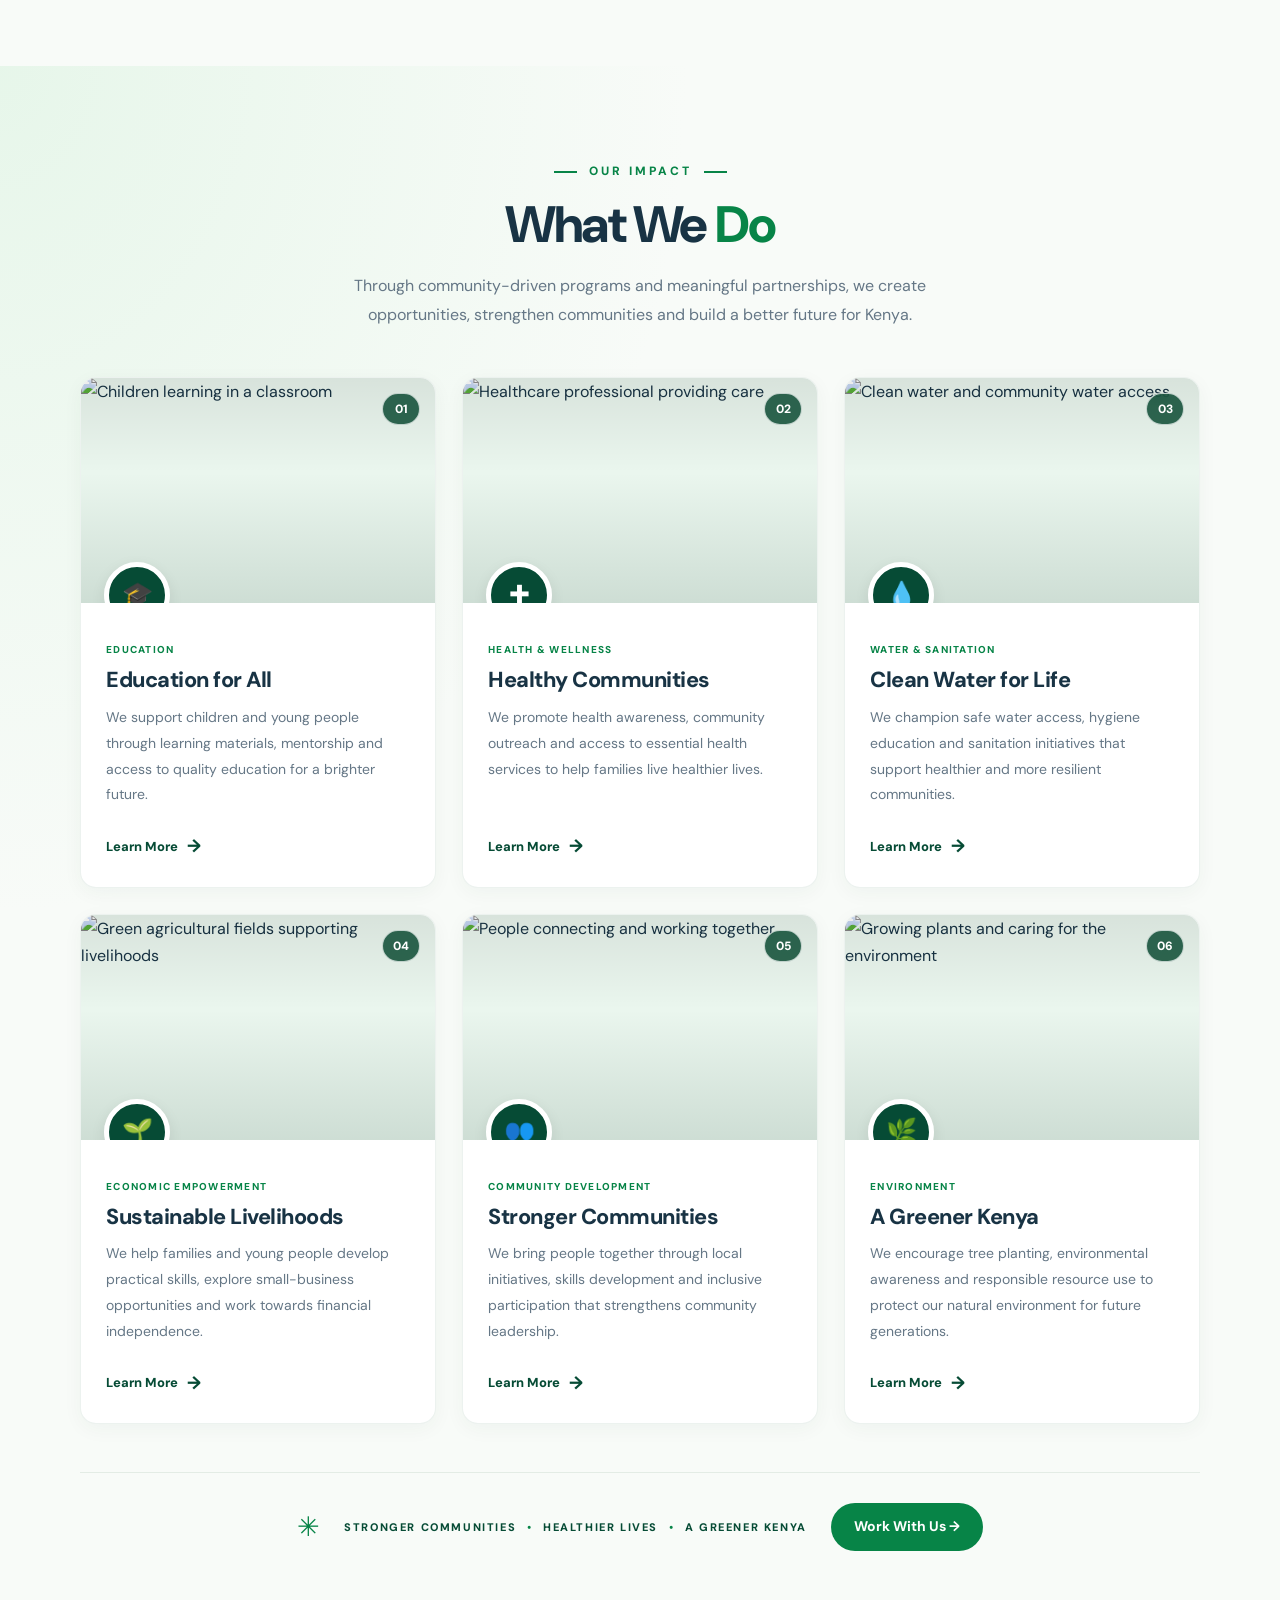
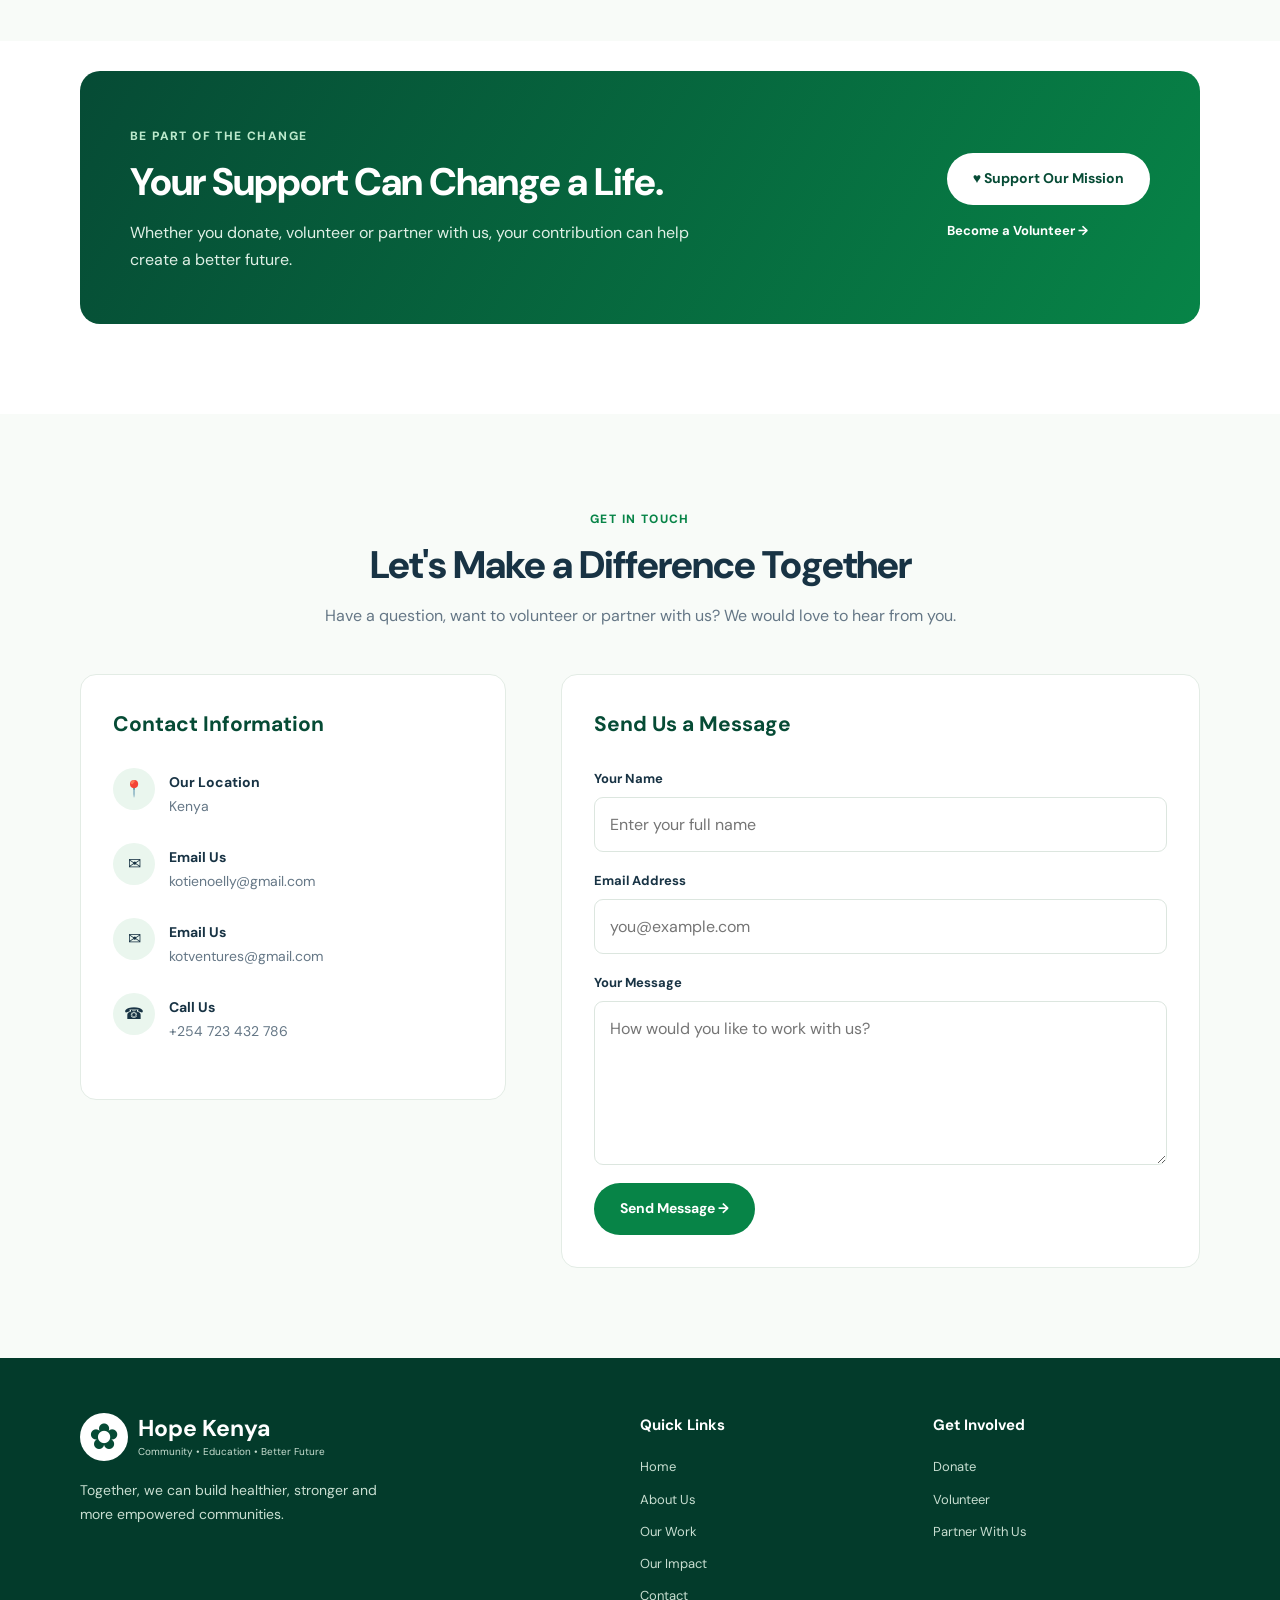
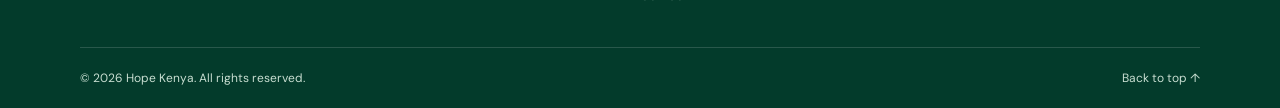
==== commit 4f9e3f8a: "Update index.html" ====
--- a/index.html
+++ b/index.html
@@ -469,7 +469,7 @@
                             <span>☎</span>
                             <div>
                                 <strong>Call Us</strong>
-                                <p>+254 700 123 456</p>
+                                <p>+254 723 432 786</p>
                             </div>
                         </div>
                     </div>
--- a/style.css
+++ b/style.css
@@ -439,60 +439,380 @@
    IMPACT
    ========================================= */
 
-.impact {
-    background: var(--white);
-}
-
-.impact-grid {
-    display: grid;
-    grid-template-columns: 0.9fr 1.1fr;
-    align-items: center;
-    gap: 65px;
-}
-
-.impact-image img {
-    height: 370px;
-    object-fit: cover;
-    border-radius: 18px;
-}
-
-.impact-content h2 {
-    margin-bottom: 18px;
-}
-
-.impact-content > p {
-    margin-bottom: 30px;
+
+/* ==========================================
+   HOPE KENYA - SIX ACTIVITY IMPACT LIBRARY
+   ========================================== */
+
+.impact-library {
+    position: relative;
+    overflow: hidden;
+    background:
+        radial-gradient(
+            ellipse at top left,
+            rgba(216, 242, 222, 0.55),
+            transparent 38%
+        ),
+        #f8fbf8;
+}
+
+/* SECTION HEADING */
+
+.impact-heading {
+    max-width: 720px;
+    margin: 0 auto 48px;
+    text-align: center;
+}
+
+.impact-heading .eyebrow {
+    position: relative;
+    padding: 0 35px;
+    letter-spacing: 3px;
+}
+
+.impact-heading .eyebrow::before,
+.impact-heading .eyebrow::after {
+    position: absolute;
+    top: 50%;
+    width: 23px;
+    height: 2px;
+    content: "";
+    background: var(--green);
+}
+
+.impact-heading .eyebrow::before {
+    left: 0;
+}
+
+.impact-heading .eyebrow::after {
+    right: 0;
+}
+
+.impact-heading h2 {
+    margin-bottom: 16px;
+    font-size: clamp(36px, 4vw, 52px);
+    letter-spacing: -1.8px;
+}
+
+.impact-heading h2 span {
+    color: var(--green);
+}
+
+.impact-heading > p {
+    max-width: 620px;
+    margin: 0 auto;
     color: var(--muted);
-}
-
-.stats-grid {
+    font-size: 16px;
+    line-height: 1.8;
+}
+
+/* RESPONSIVE CARD GRID */
+
+.activity-grid {
     display: grid;
     grid-template-columns: repeat(3, minmax(0, 1fr));
-    gap: 15px;
-}
-
-.stat {
+    gap: 26px;
+    align-items: stretch;
+}
+
+/* ACTIVITY CARD */
+
+.activity-card {
+    min-width: 0;
+    overflow: hidden;
     display: flex;
     flex-direction: column;
-    gap: 5px;
-    padding-right: 10px;
-    border-right: 1px solid var(--border);
-}
-
-.stat:last-child {
-    border-right: none;
-}
-
-.stat strong {
+    border: 1px solid rgba(13, 95, 55, 0.08);
+    border-radius: 16px;
+    background: var(--white);
+    box-shadow: 0 5px 20px rgba(16, 63, 43, 0.045);
+    transition:
+        transform 0.3s ease,
+        box-shadow 0.3s ease,
+        border-color 0.3s ease;
+}
+
+.activity-card:hover {
+    transform: translateY(-7px);
+    border-color: rgba(7, 132, 71, 0.25);
+    box-shadow: 0 18px 38px rgba(16, 63, 43, 0.12);
+}
+
+/* IMAGE AREA */
+
+.activity-image {
+    position: relative;
+    height: 225px;
+    overflow: hidden;
+    isolation: isolate;
+    background: var(--green-light);
+}
+
+.activity-image::after {
+    position: absolute;
+    inset: 0;
+    z-index: 1;
+    content: "";
+    pointer-events: none;
+    background: linear-gradient(
+        180deg,
+        rgba(0, 0, 0, 0.08),
+        transparent 42%,
+        rgba(0, 45, 27, 0.12)
+    );
+}
+
+.activity-image img {
+    width: 100%;
+    height: 100%;
+    object-fit: cover;
+    transition: transform 0.55s ease;
+}
+
+.activity-card:hover .activity-image img {
+    transform: scale(1.07);
+}
+
+/* NUMBER BADGE */
+
+.activity-number {
+    position: absolute;
+    top: 15px;
+    right: 15px;
+    z-index: 2;
+    display: grid;
+    place-items: center;
+    min-width: 38px;
+    height: 32px;
+    padding: 0 9px;
+    border: 1px solid rgba(255, 255, 255, 0.7);
+    border-radius: 30px;
+    color: var(--white);
+    background: rgba(4, 69, 44, 0.82);
+    font-size: 12px;
+    font-weight: 800;
+    backdrop-filter: blur(6px);
+}
+
+/* FLOATING ICON */
+
+.activity-icon {
+    position: absolute;
+    bottom: -25px;
+    left: 23px;
+    z-index: 3;
+    display: grid;
+    place-items: center;
+    width: 66px;
+    height: 66px;
+    border: 5px solid var(--white);
+    border-radius: 50%;
+    color: var(--white);
+    background: var(--green-dark);
+    font-size: 25px;
+    box-shadow: 0 5px 15px rgba(0, 0, 0, 0.08);
+    transition:
+        background 0.3s ease,
+        transform 0.3s ease;
+}
+
+.activity-card:hover .activity-icon {
+    background: var(--green);
+    transform: rotate(-5deg) scale(1.05);
+}
+
+/* CARD CONTENT */
+
+.activity-content {
+    flex: 1;
+    display: flex;
+    flex-direction: column;
+    align-items: flex-start;
+    padding: 39px 25px 25px;
+}
+
+.activity-category {
+    display: inline-block;
+    margin-bottom: 8px;
     color: var(--green);
-    font-size: clamp(23px, 2.4vw, 32px);
-    line-height: 1.2;
-}
-
-.stat span {
+    font-size: 10px;
+    font-weight: 800;
+    letter-spacing: 1.25px;
+    line-height: 1.6;
+}
+
+.activity-content h3 {
+    margin-bottom: 10px;
+    color: var(--text);
+    font-size: clamp(19px, 1.7vw, 23px);
+    font-weight: 800;
+    letter-spacing: -0.5px;
+    line-height: 1.3;
+}
+
+.activity-content p {
+    margin-bottom: 19px;
     color: var(--muted);
-    font-size: 12px;
-}
+    font-size: 14px;
+    line-height: 1.85;
+}
+
+.activity-link {
+    display: inline-flex;
+    align-items: center;
+    gap: 9px;
+    margin-top: auto;
+    padding-top: 4px;
+    color: var(--green-dark);
+    font-size: 13px;
+    font-weight: 800;
+}
+
+.activity-link span {
+    display: inline-block;
+    font-size: 18px;
+    transition: transform 0.2s ease;
+}
+
+.activity-link:hover {
+    color: var(--green);
+}
+
+.activity-link:hover span {
+    transform: translateX(5px);
+}
+
+/* BOTTOM MESSAGE */
+
+.impact-bottom {
+    display: flex;
+    flex-wrap: wrap;
+    justify-content: center;
+    align-items: center;
+    gap: 18px 24px;
+    margin-top: 48px;
+    padding-top: 30px;
+    border-top: 1px solid var(--border);
+    text-align: center;
+}
+
+.impact-leaf {
+    color: var(--green);
+    font-size: 27px;
+}
+
+.impact-bottom p {
+    color: var(--green-dark);
+    font-size: 11px;
+    font-weight: 800;
+    letter-spacing: 1.6px;
+    line-height: 1.9;
+    text-transform: uppercase;
+}
+
+.impact-bottom p span {
+    padding: 0 6px;
+    color: var(--green);
+}
+
+.impact-bottom .btn {
+    padding: 11px 22px;
+}
+
+/* TABLET: TWO CARDS PER ROW */
+
+@media (max-width: 950px) {
+    .activity-grid {
+        grid-template-columns: repeat(2, minmax(0, 1fr));
+        gap: 22px;
+    }
+
+    .activity-image {
+        height: 215px;
+    }
+
+    .activity-content {
+        padding-right: 22px;
+        padding-left: 22px;
+    }
+
+    .activity-content h3 {
+        font-size: 21px;
+    }
+}
+
+/* MOBILE: ONE CARD PER ROW */
+
+@media (max-width: 560px) {
+    .impact-library {
+        padding-top: 55px;
+        padding-bottom: 55px;
+    }
+
+    .impact-heading {
+        margin-bottom: 32px;
+    }
+
+    .impact-heading h2 {
+        font-size: 36px;
+    }
+
+    .impact-heading > p {
+        font-size: 14px;
+    }
+
+    .activity-grid {
+        grid-template-columns: minmax(0, 1fr);
+        gap: 22px;
+    }
+
+    .activity-image {
+        height: 235px;
+    }
+
+    .activity-content {
+        padding: 39px 22px 24px;
+    }
+
+    .activity-content h3 {
+        font-size: 22px;
+    }
+
+    .activity-content p {
+        font-size: 14px;
+    }
+
+    .impact-bottom {
+        flex-direction: column;
+        gap: 15px;
+        margin-top: 35px;
+    }
+
+    .impact-bottom p {
+        font-size: 10px;
+        letter-spacing: 1px;
+    }
+}
+
+/* REDUCED MOTION */
+
+@media (prefers-reduced-motion: reduce) {
+    .activity-card,
+    .activity-image img,
+    .activity-icon,
+    .activity-link span {
+        transition: none;
+    }
+
+    .activity-card:hover {
+        transform: none;
+    }
+
+    .activity-card:hover .activity-image img {
+        transform: none;
+    }
+}
+
 
 /* =========================================
    DONATION CALL TO ACTION
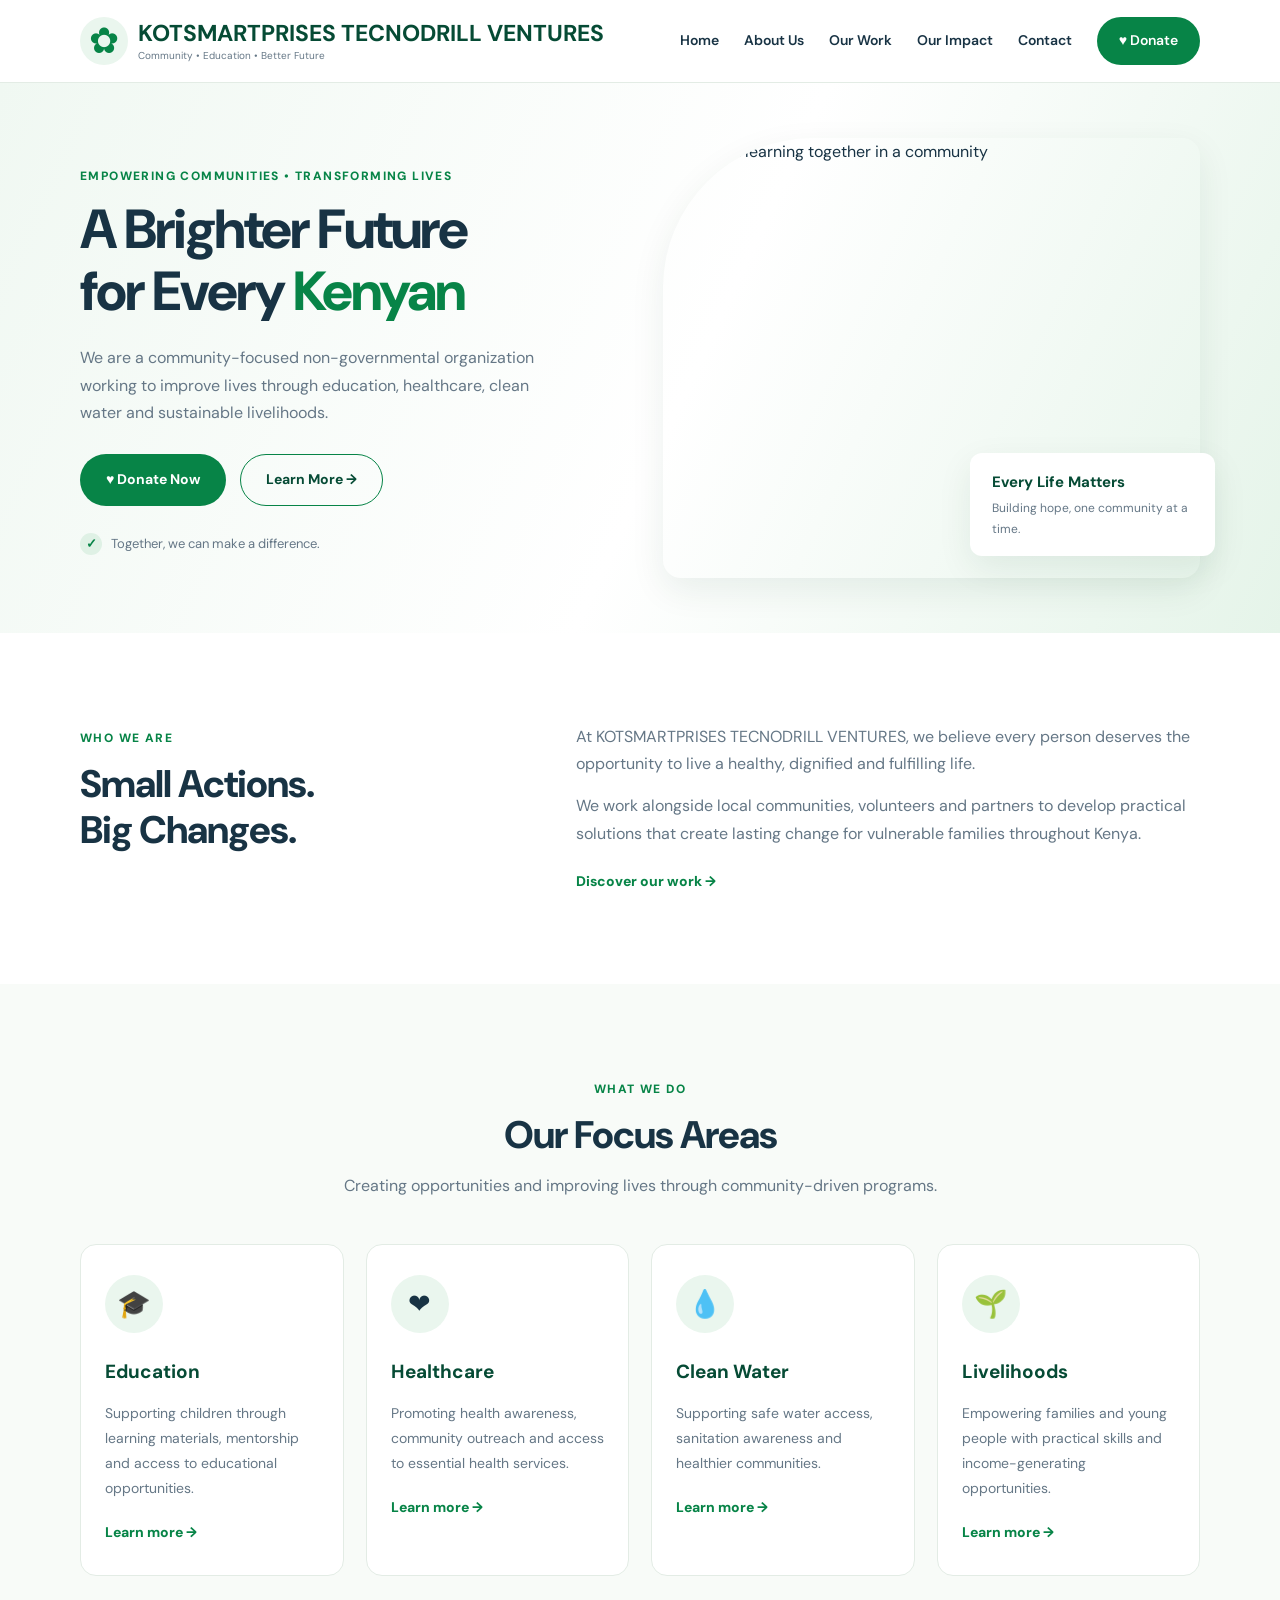
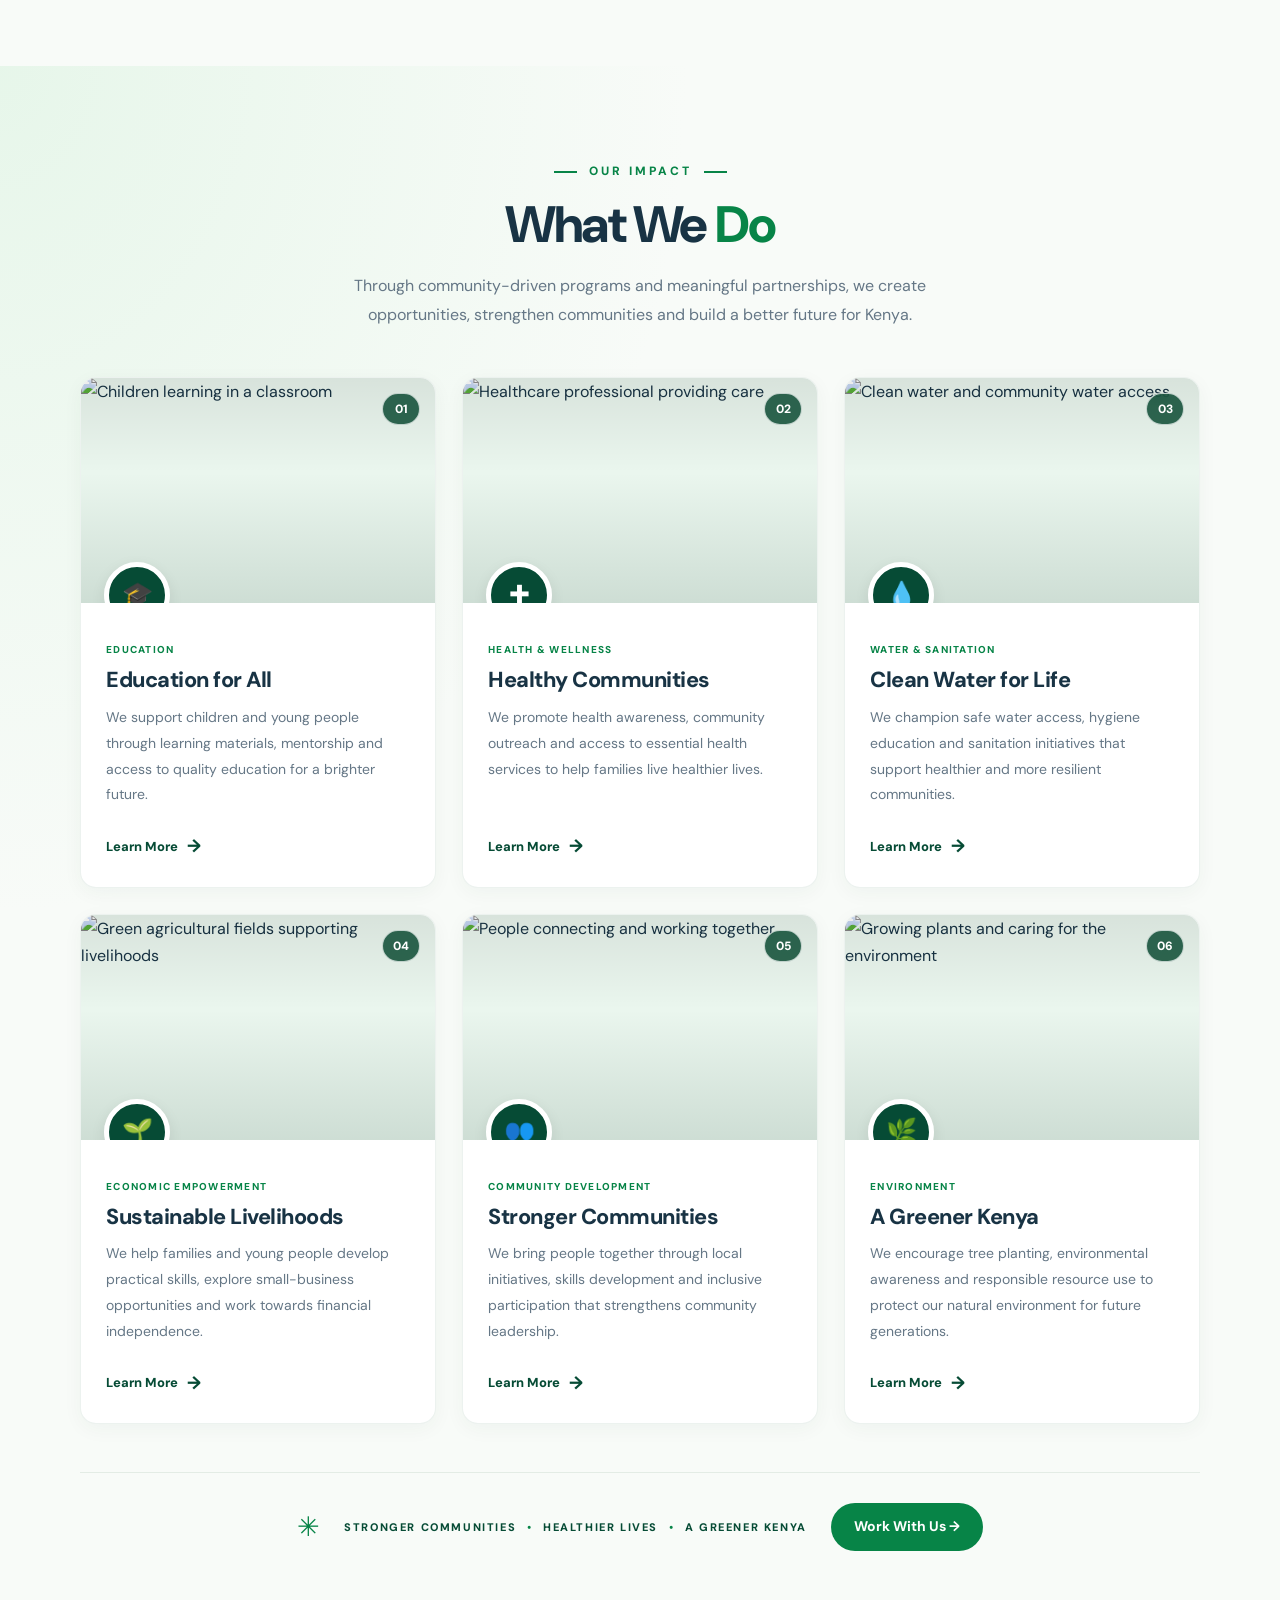
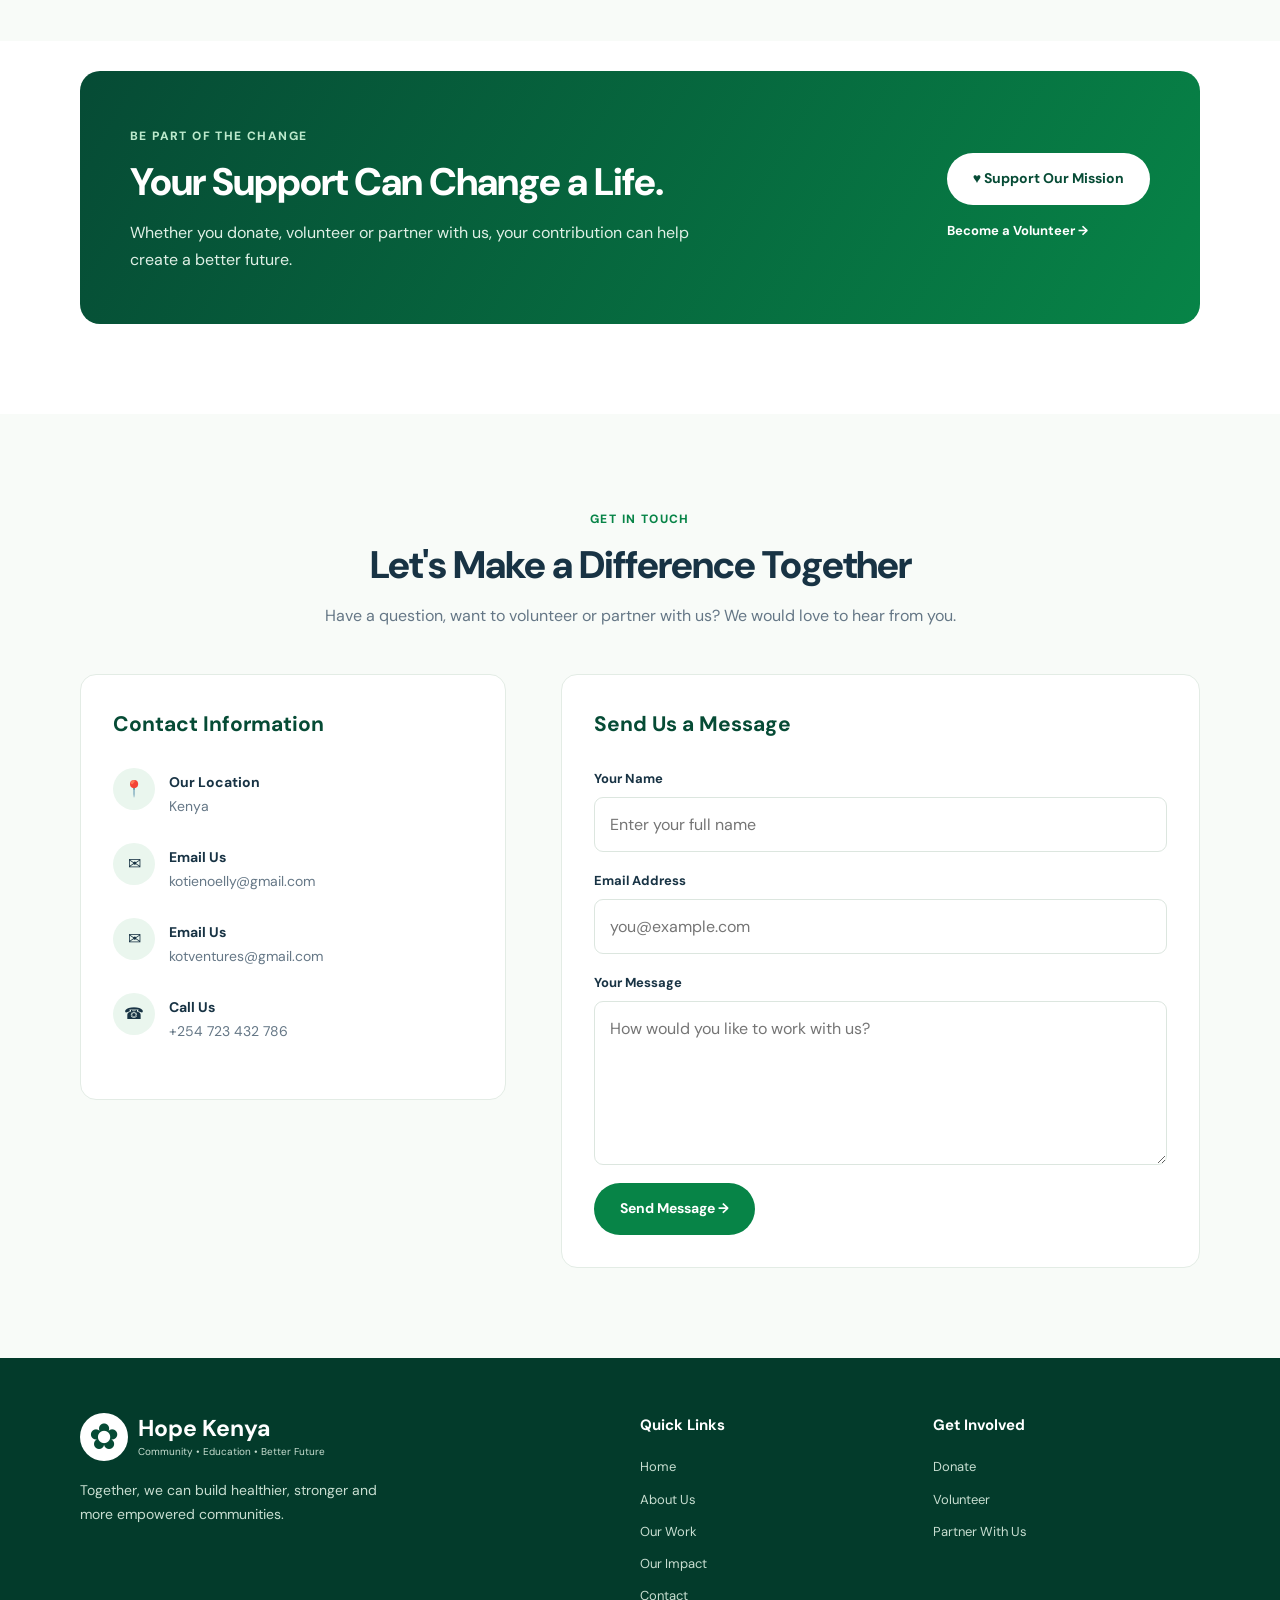
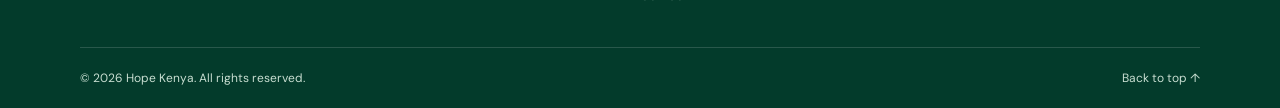
==== commit f8495c34: "Update index.html" ====
--- a/index.html
+++ b/index.html
@@ -117,7 +117,7 @@
 
                 <div class="about-text">
                     <p>
-                        At Hope Kenya, we believe every person deserves the
+                        At KOTSMARTPRISES TECNODRILL VENTURES, we believe every person deserves the
                         opportunity to live a healthy, dignified and
                         fulfilling life.
                     </p>
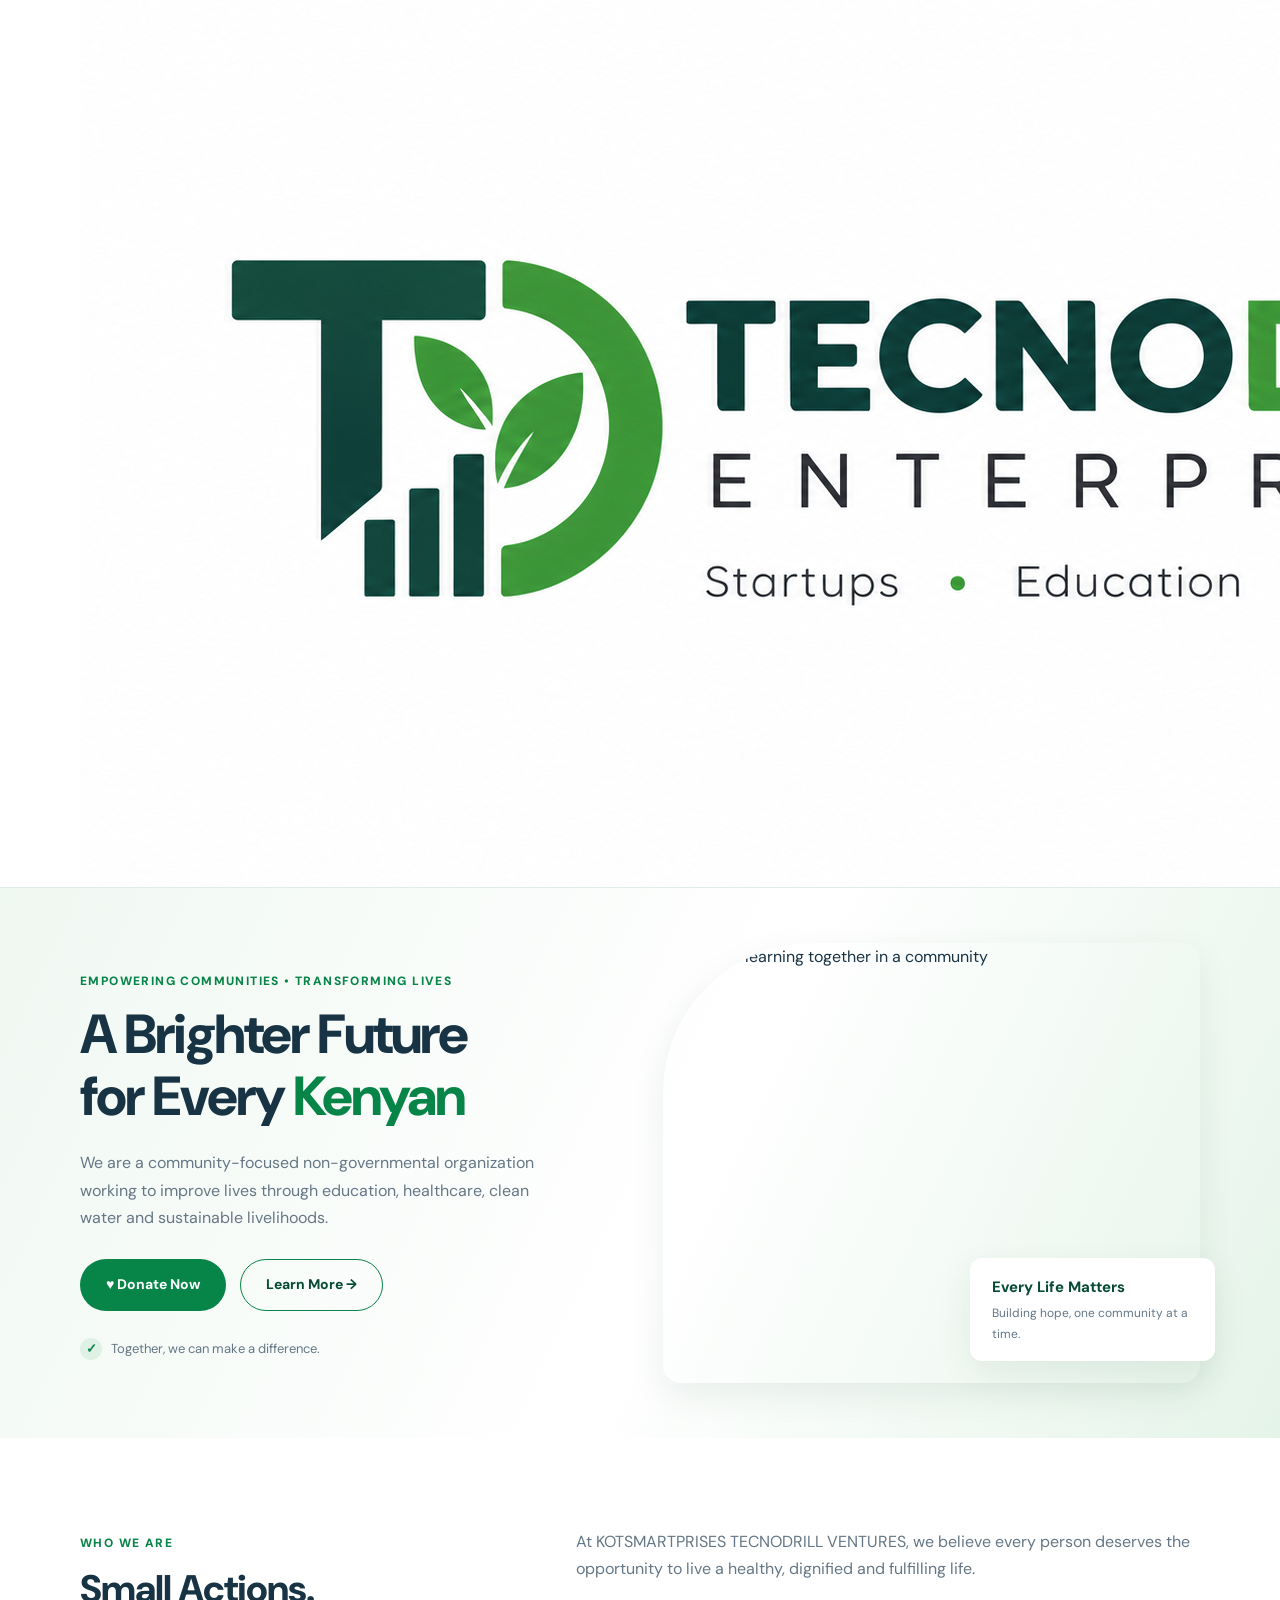
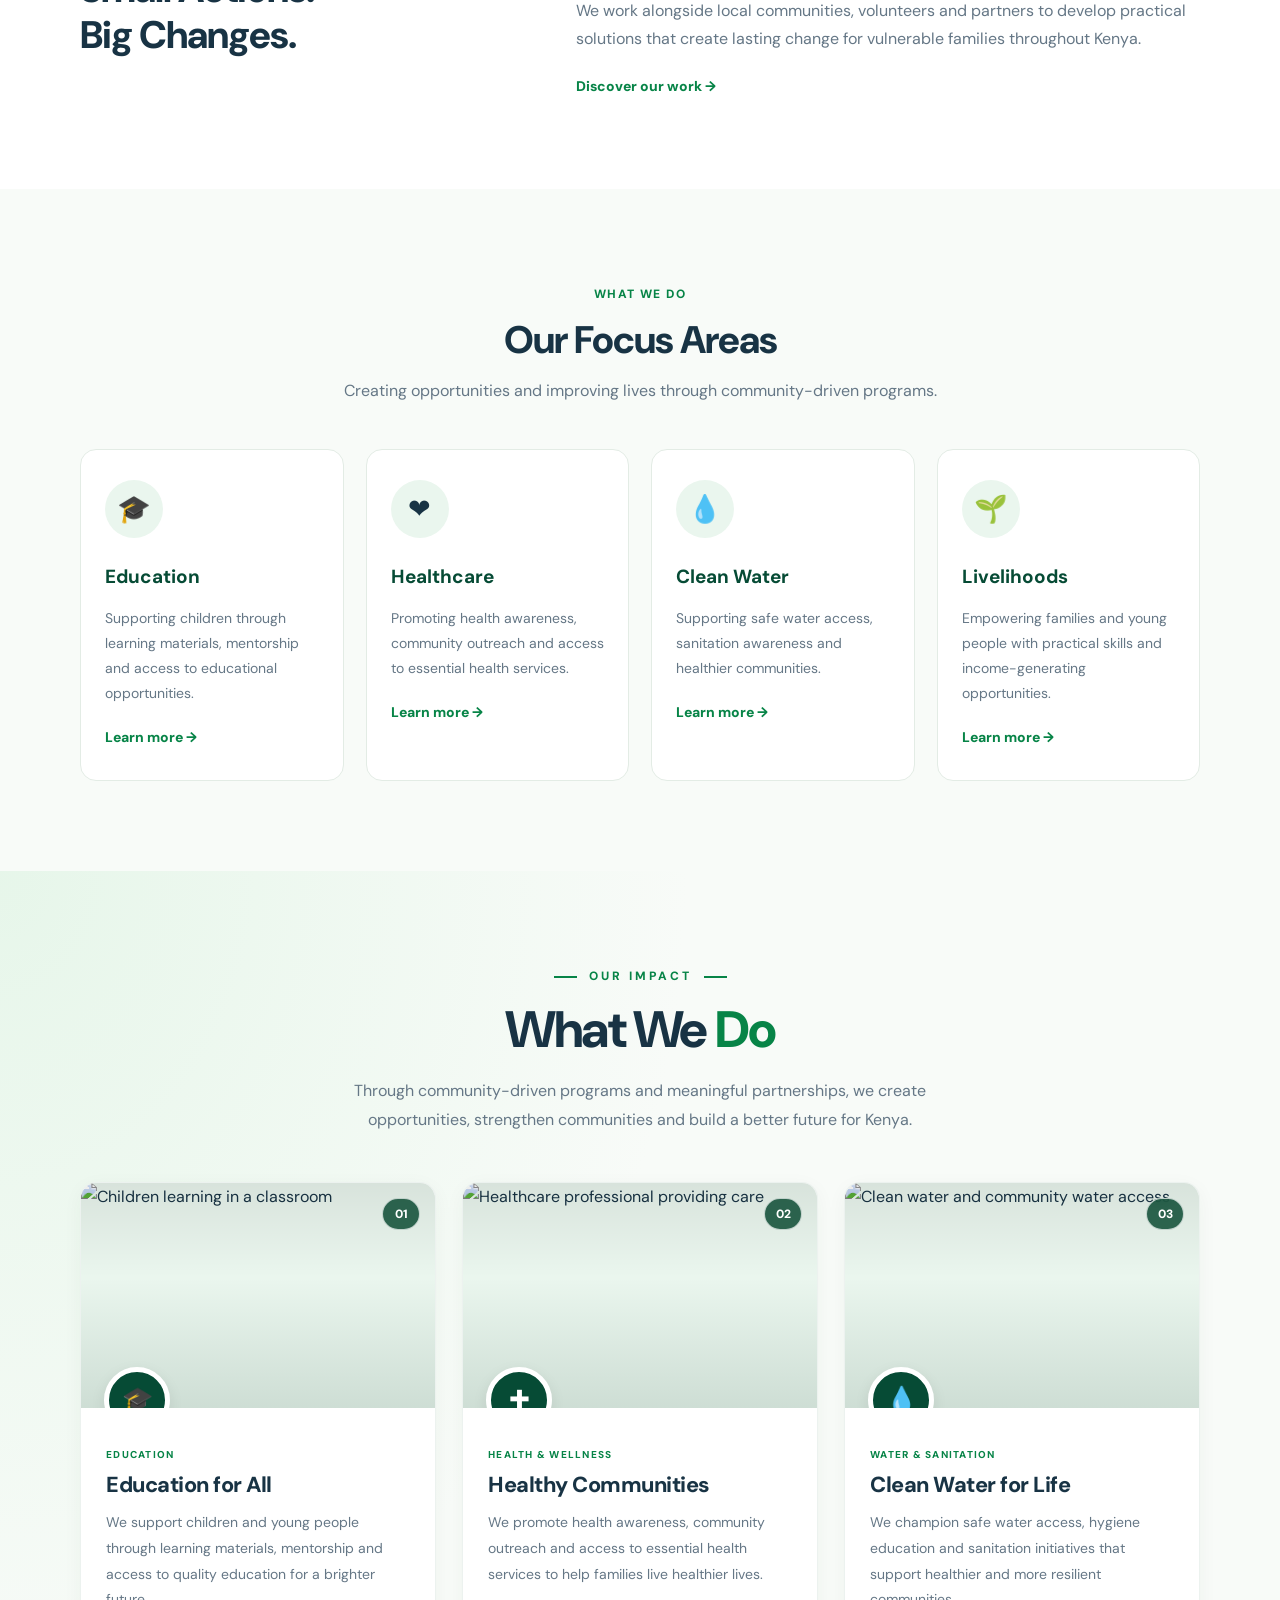
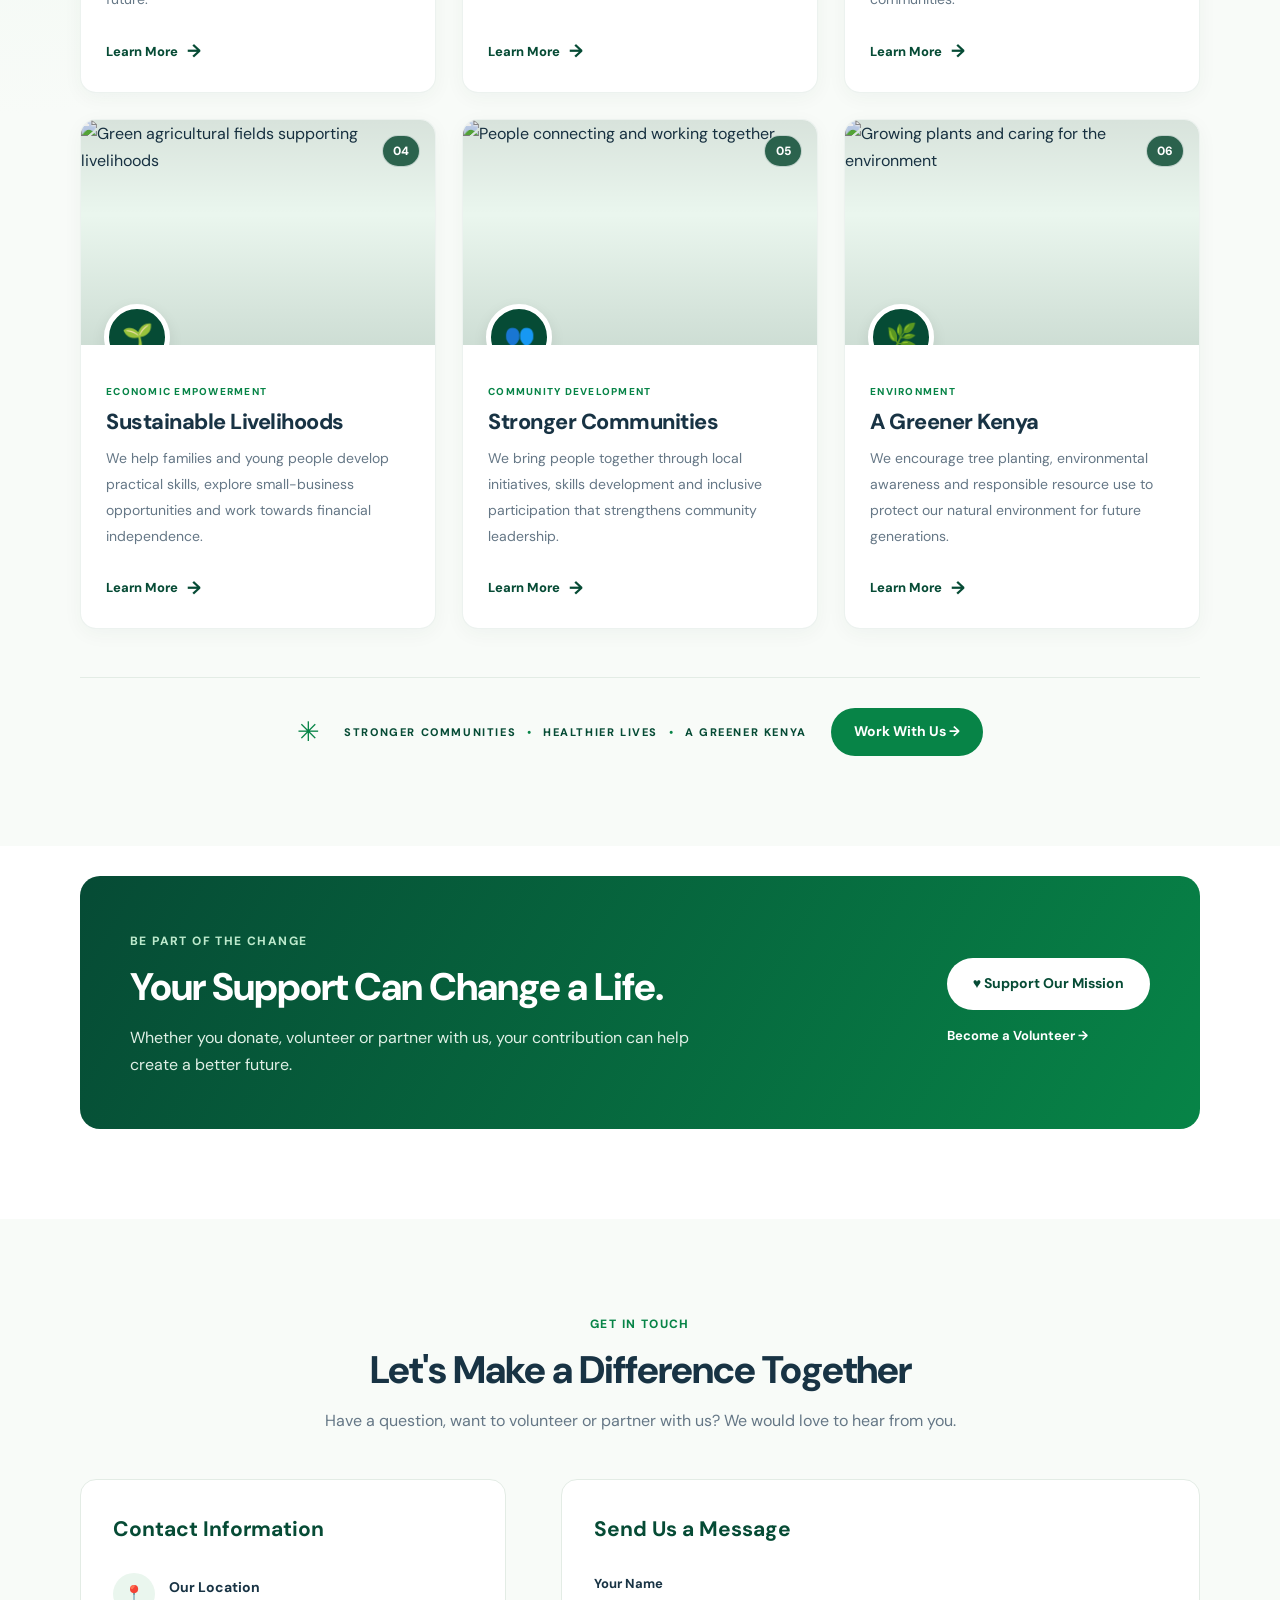
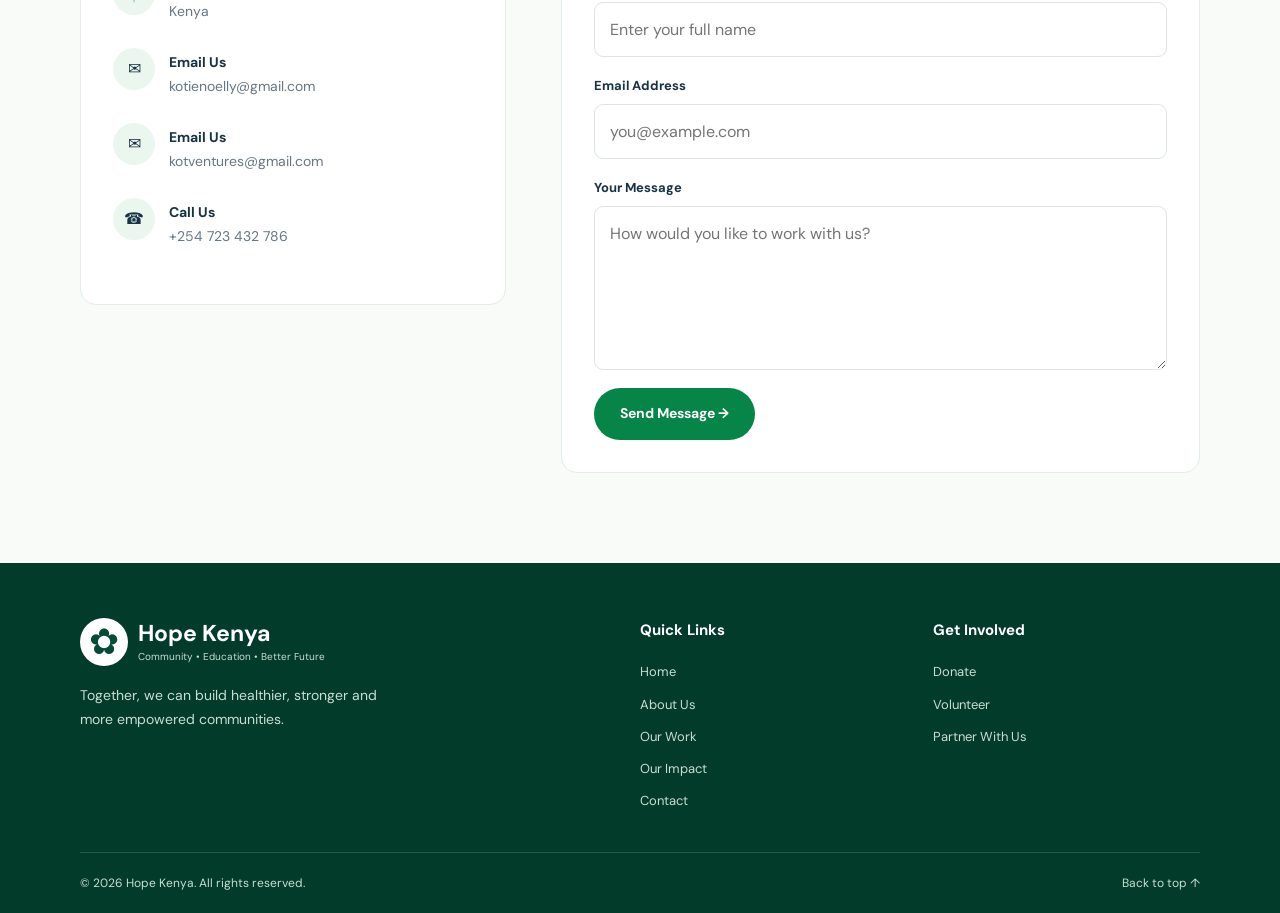
==== commit 46bb1f06: "Update index.html" ====
--- a/index.html
+++ b/index.html
@@ -8,7 +8,7 @@
     <title>Kotsmartprises| Empowering Communities</title>
 
     <meta name="description"
-          content="Hope Kenya is a community-focused NGO supporting education, healthcare, clean water and sustainable livelihoods across Kenya.">
+          content="KOTSMARTPRISES TECNODRILL VENTURES is a community-focused P.B.O supporting education, Agribusiness and sustainable livelihoods by helping start ups grow across Kenya.">
 
     <link rel="stylesheet" href="style.css">
 
@@ -26,11 +26,10 @@
         <nav class="navbar container">
 
             <a href="#home" class="logo">
-                <span class="logo-icon">✿</span>
-                <span>
-                    <strong>KOTSMARTPRISES TECNODRILL VENTURES</strong>
-                    <small>Community • Education • Better Future</small>
-                </span>
+                 <img
+                        src="./logo.png"
+                        alt="kotsmartprises logo"
+                    >
             </a>
 
             <input type="checkbox" id="menu-toggle" class="menu-toggle">
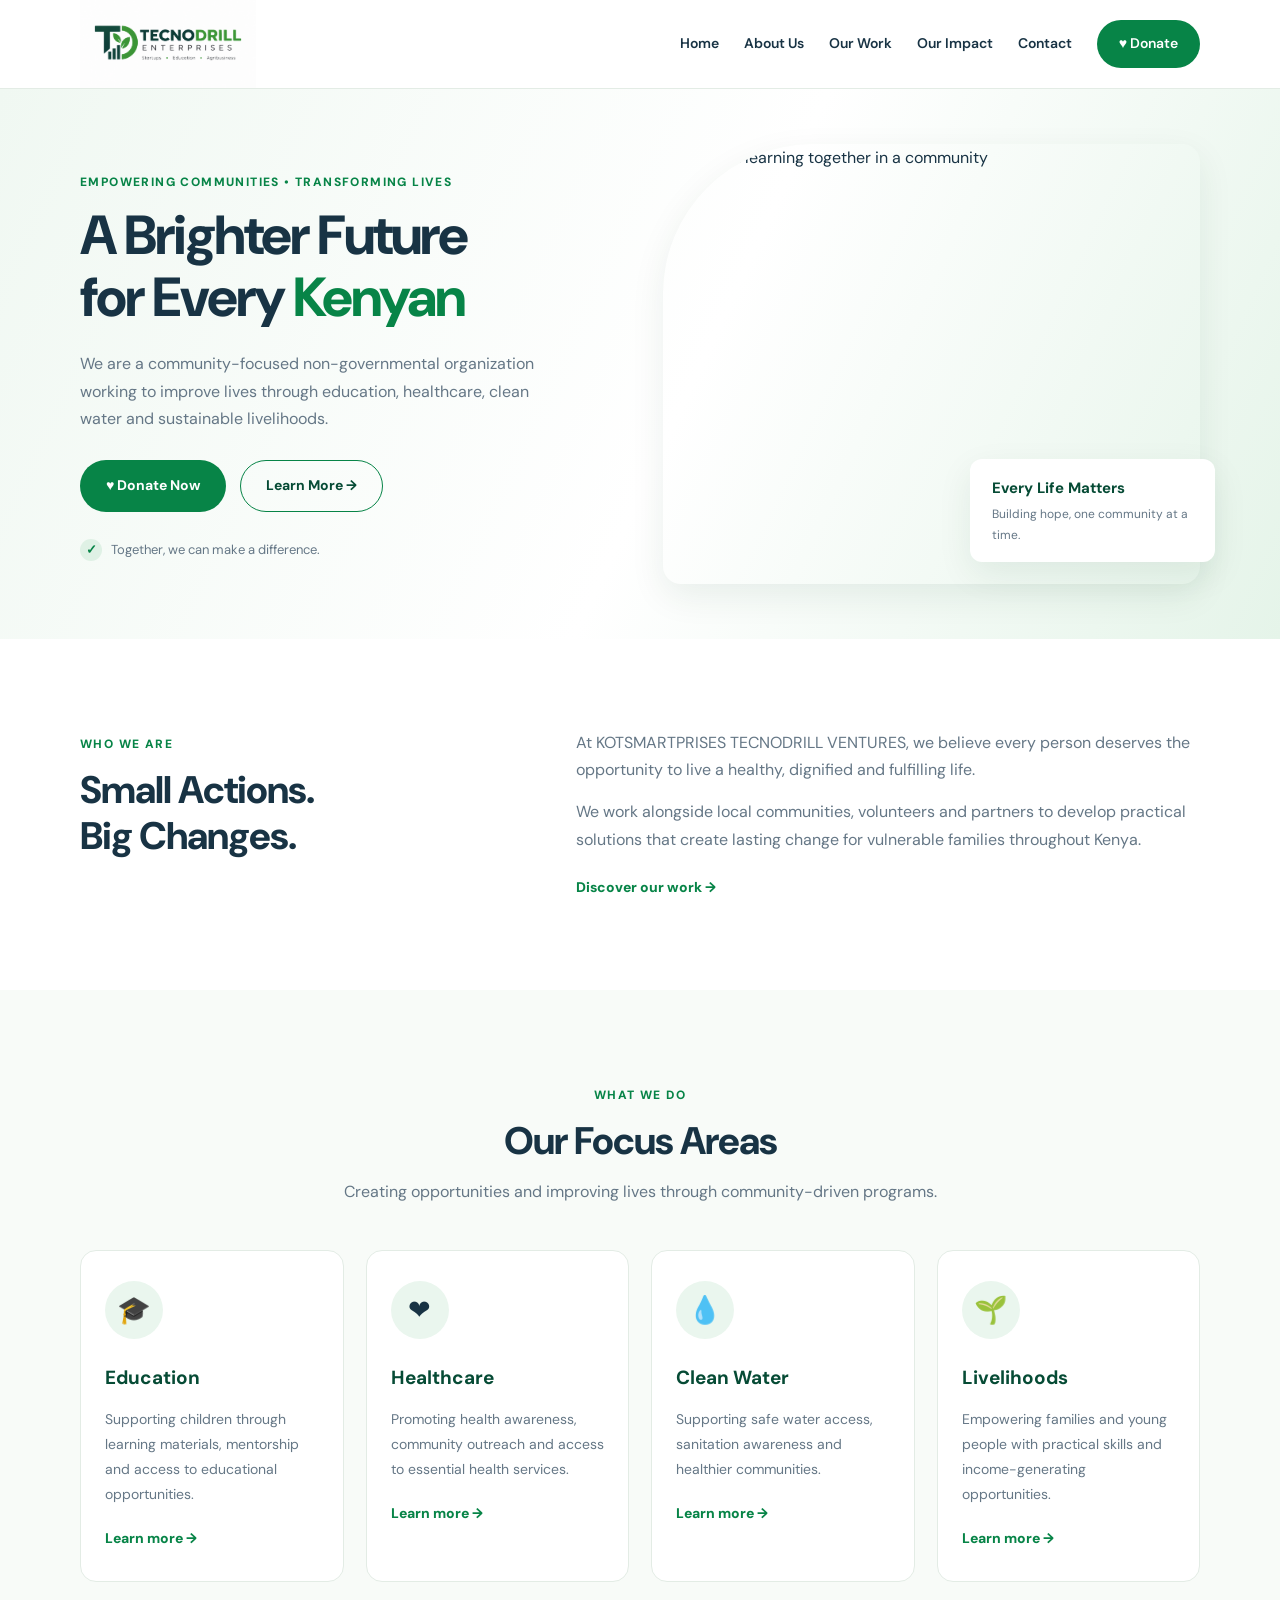
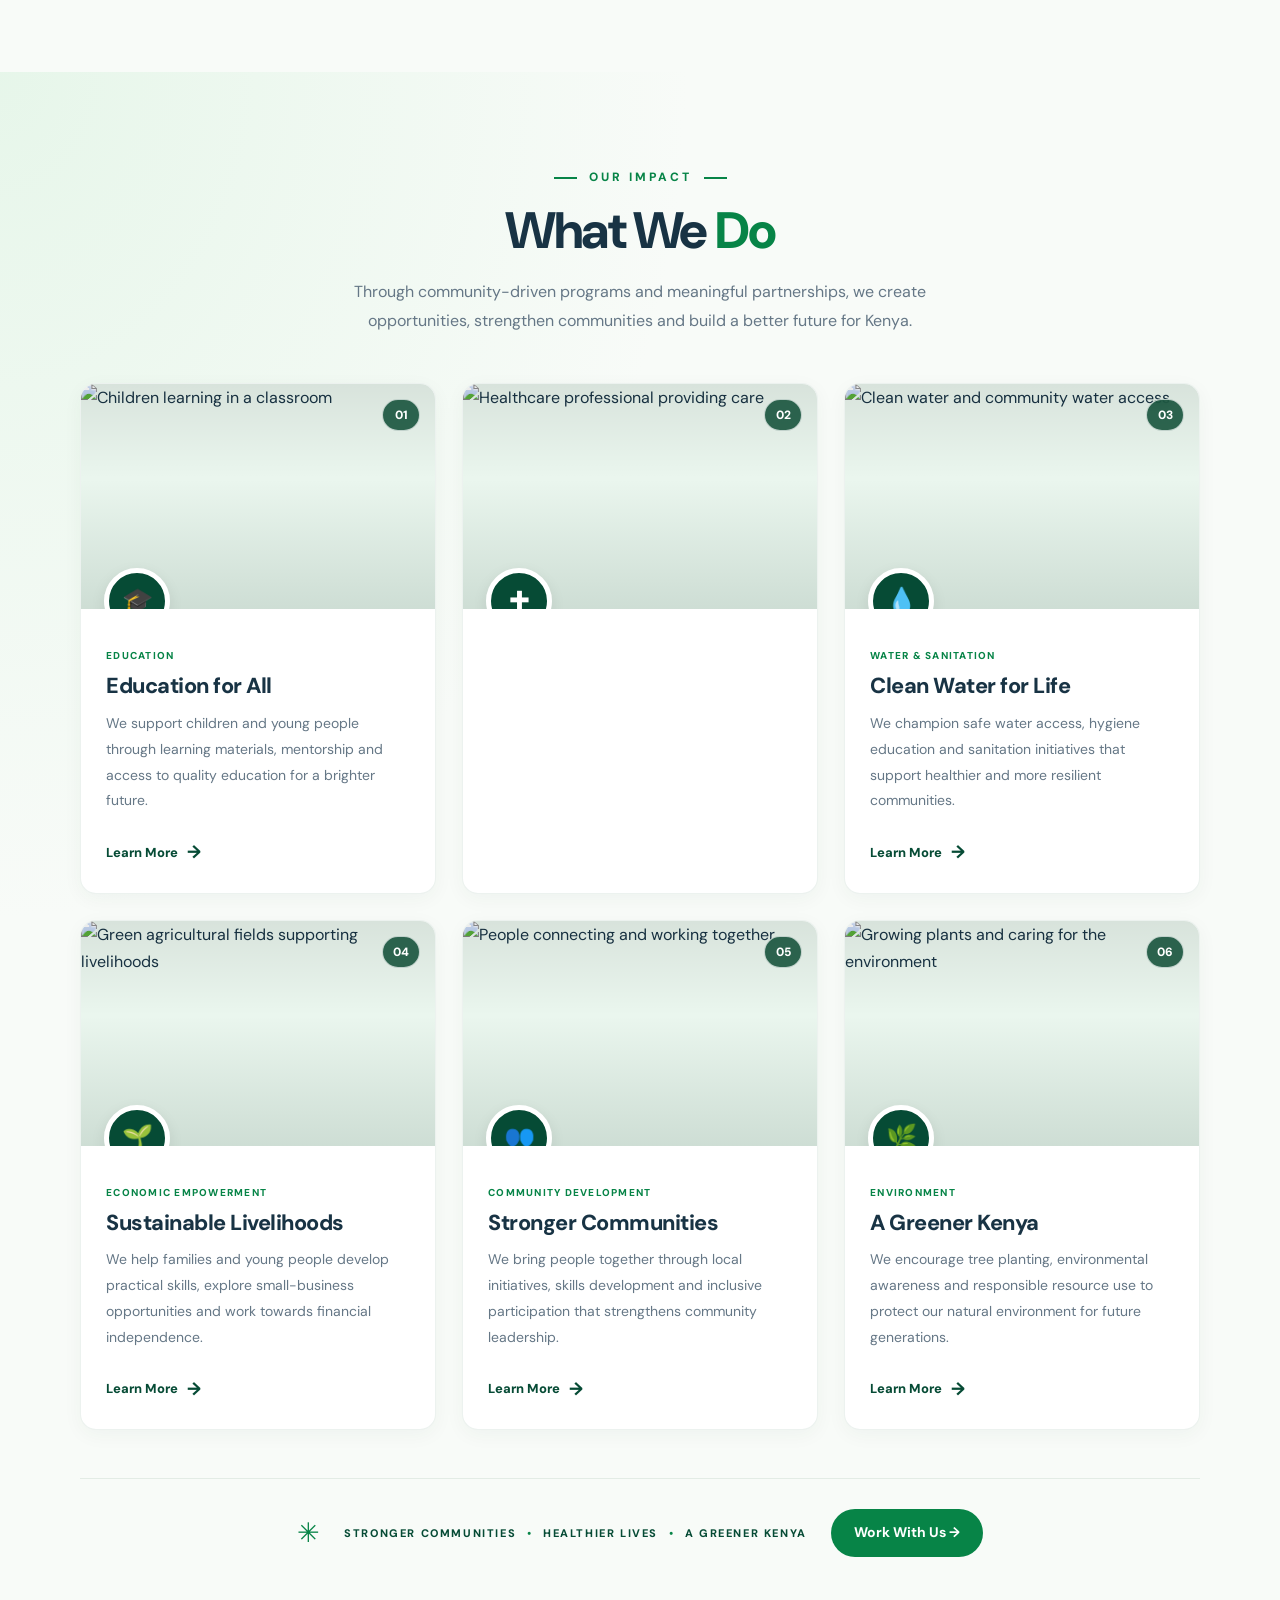
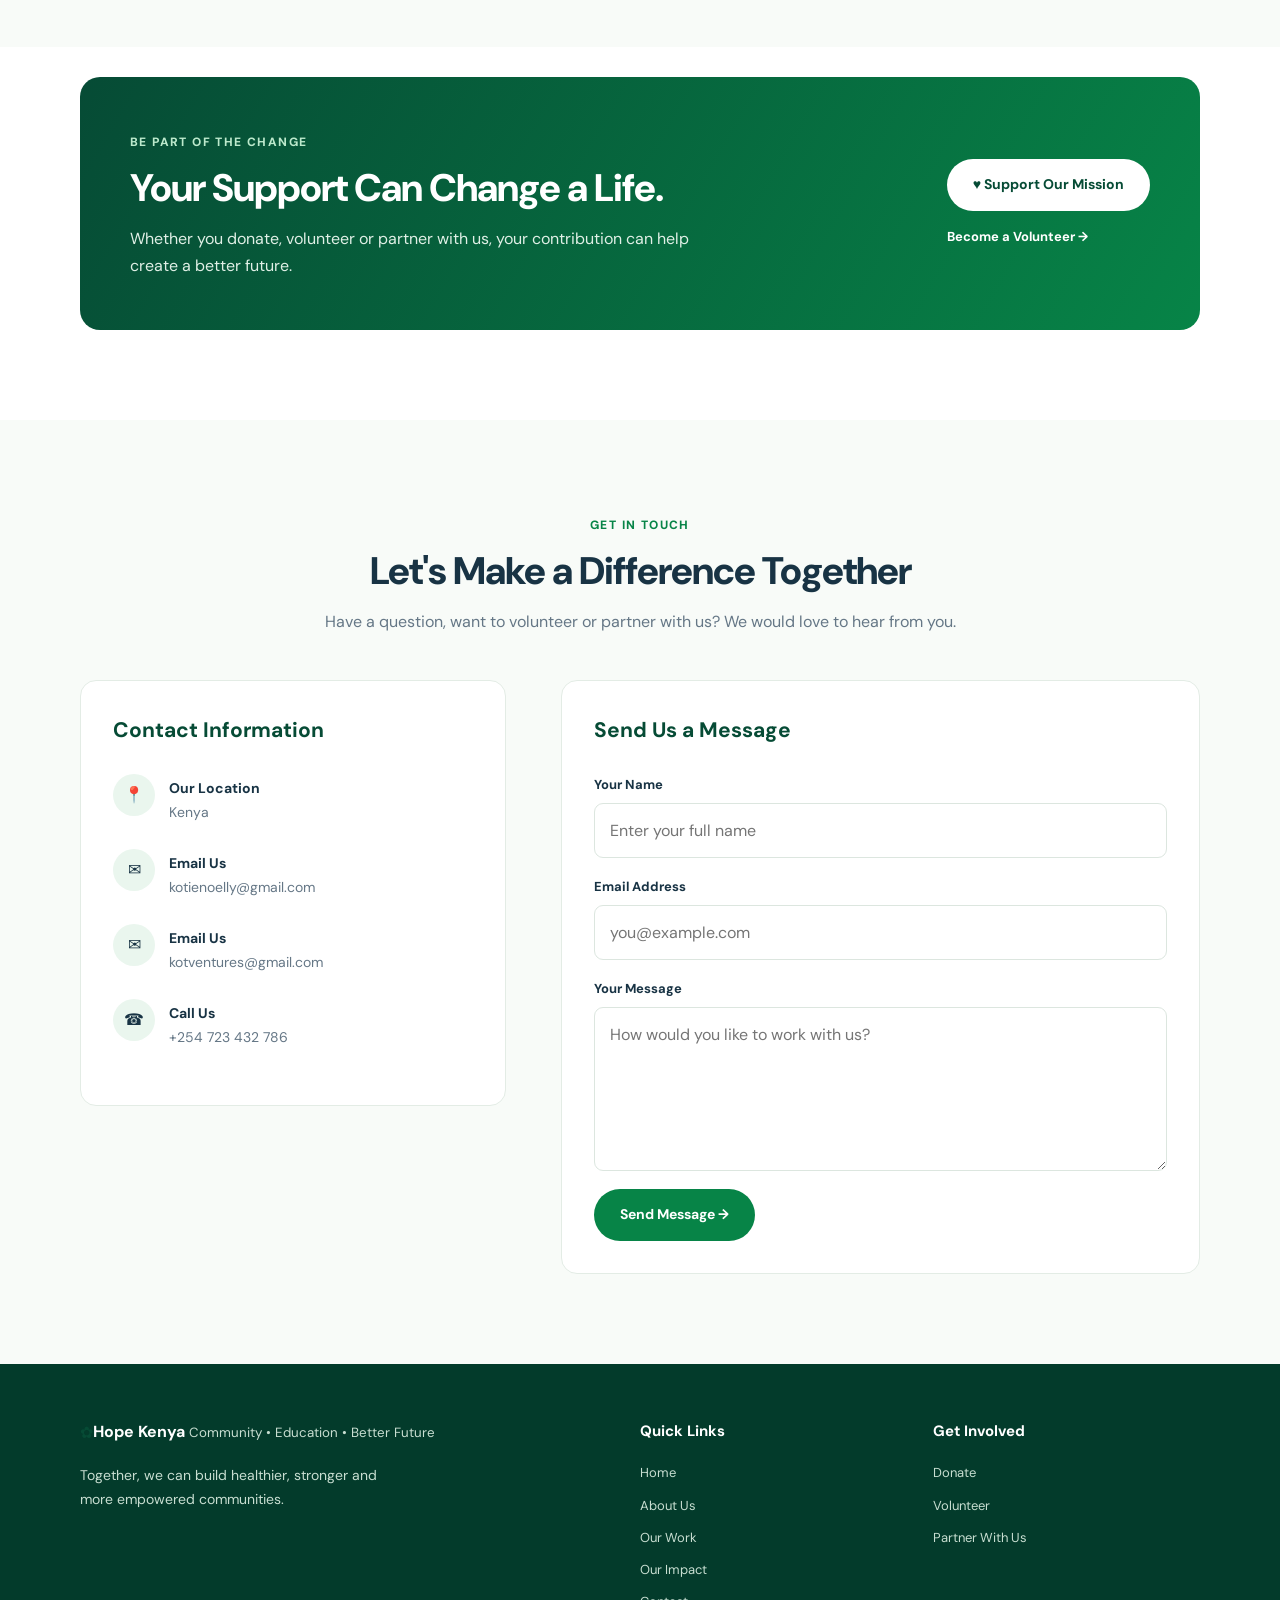
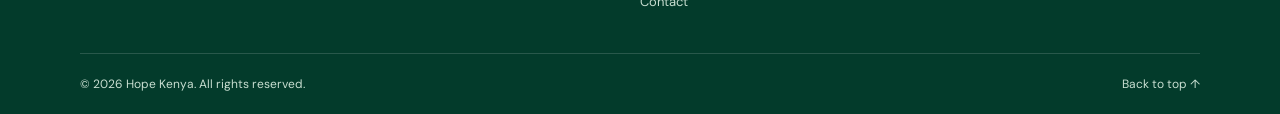
==== commit 2e928f82: "Update index.html" ====
--- a/index.html
+++ b/index.html
@@ -25,12 +25,14 @@
     <header class="header">
         <nav class="navbar container">
 
-            <a href="#home" class="logo">
-                 <img
-                        src="./logo.png"
-                        alt="kotsmartprises logo"
-                    >
-            </a>
+            
+<a href="#home" class="logo" aria-label="Tecnodrill Enterprises home">
+    <img
+        src="./logo.png"
+        alt="Tecnodrill Enterprises"
+    >
+</a>
+
 
             <input type="checkbox" id="menu-toggle" class="menu-toggle">
             <label for="menu-toggle" class="menu-button"
@@ -260,7 +262,7 @@
                     <span class="activity-icon" aria-hidden="true">✚</span>
                 </div>
 
-                <div class="activity-content">
+                <!-- <div class="activity-content">
                     <span class="activity-category">HEALTH & WELLNESS</span>
                     <h3>Healthy Communities</h3>
                     <p>
@@ -271,7 +273,7 @@
                     <a href="#contact" class="activity-link">
                         Learn More <span aria-hidden="true">→</span>
                     </a>
-                </div>
+                </div> -->
             </article>
 
             <!-- ACTIVITY 3: CLEAN WATER -->
--- a/style.css
+++ b/style.css
@@ -85,38 +85,64 @@
     gap: 25px;
 }
 
+
+/* ========================================
+   TECNODRILL ENTERPRISES — NAVBAR LOGO
+======================================== */
+
 .logo {
     display: inline-flex;
     align-items: center;
-    gap: 10px;
+    justify-content: flex-start;
     flex-shrink: 0;
-}
-
-.logo-icon {
-    display: grid;
-    place-items: center;
-    width: 48px;
-    height: 48px;
-    background: var(--green-light);
-    color: var(--green);
-    border-radius: 50%;
-    font-size: 36px;
-    line-height: 1;
-}
-
-.logo strong {
+    width: fit-content;
+    max-width: 550px;
+    text-decoration: none;
+    line-height: 0;
+    transition: opacity 0.25s ease, transform 0.25s ease;
+}
+
+.logo img {
     display: block;
-    color: var(--green-dark);
-    font-size: 23px;
-    line-height: 1.3;
-}
-
-.logo small {
-    display: block;
-    color: var(--muted);
-    font-size: 10px;
-    line-height: 1.5;
-}
+    width: auto;
+    height: 88px;
+    max-width: 100%;
+    object-fit: contain;
+    object-position: left center;
+}
+
+.logo:hover {
+    opacity: 0.9;
+}
+
+.logo:focus-visible {
+    outline: 2px solid #269447;
+    outline-offset: 5px;
+    border-radius: 4px;
+}
+
+/* Tablet */
+@media (max-width: 768px) {
+    .logo {
+        max-width: 230px;
+    }
+
+    .logo img {
+        height: 48px;
+    }
+}
+
+/* Mobile */
+@media (max-width: 480px) {
+    .logo {
+        max-width: 190px;
+    }
+
+    .logo img {
+        height: 42px;
+    }
+}
+
 
 .nav-links {
     display: flex;
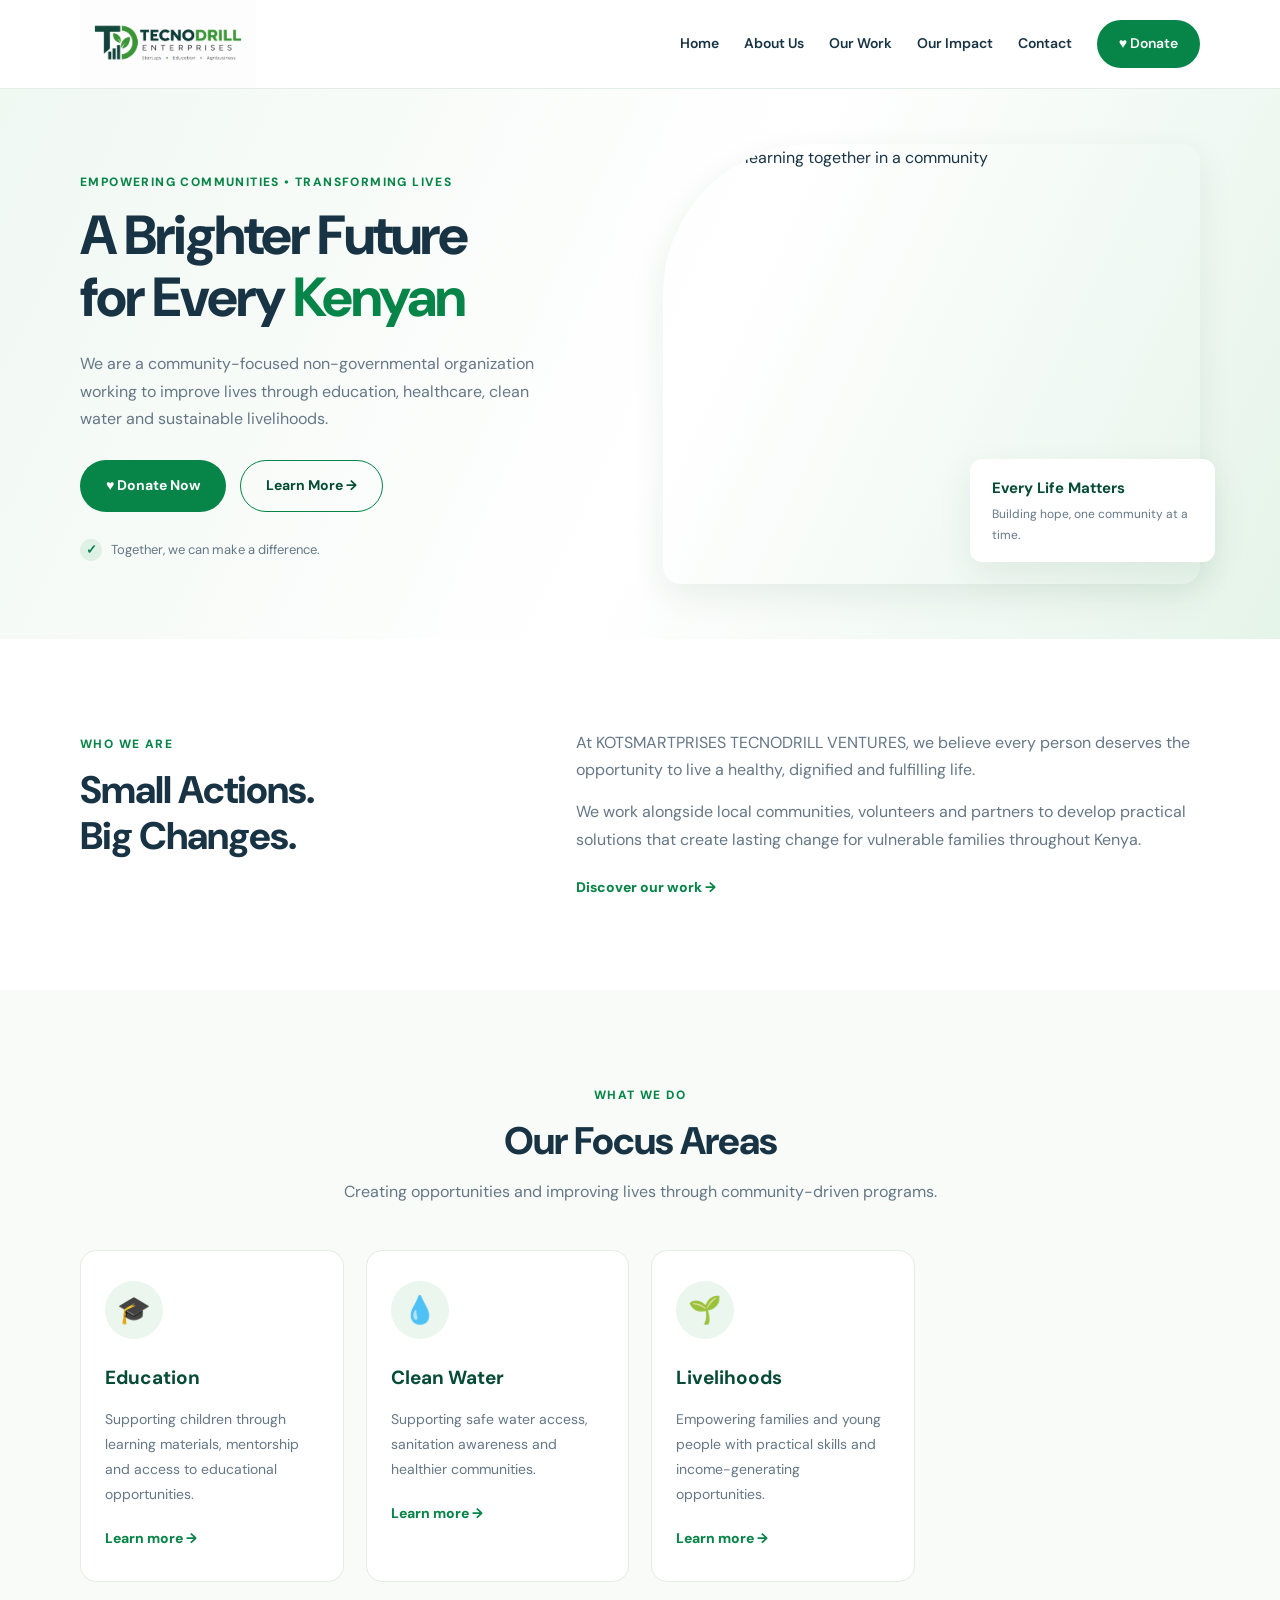
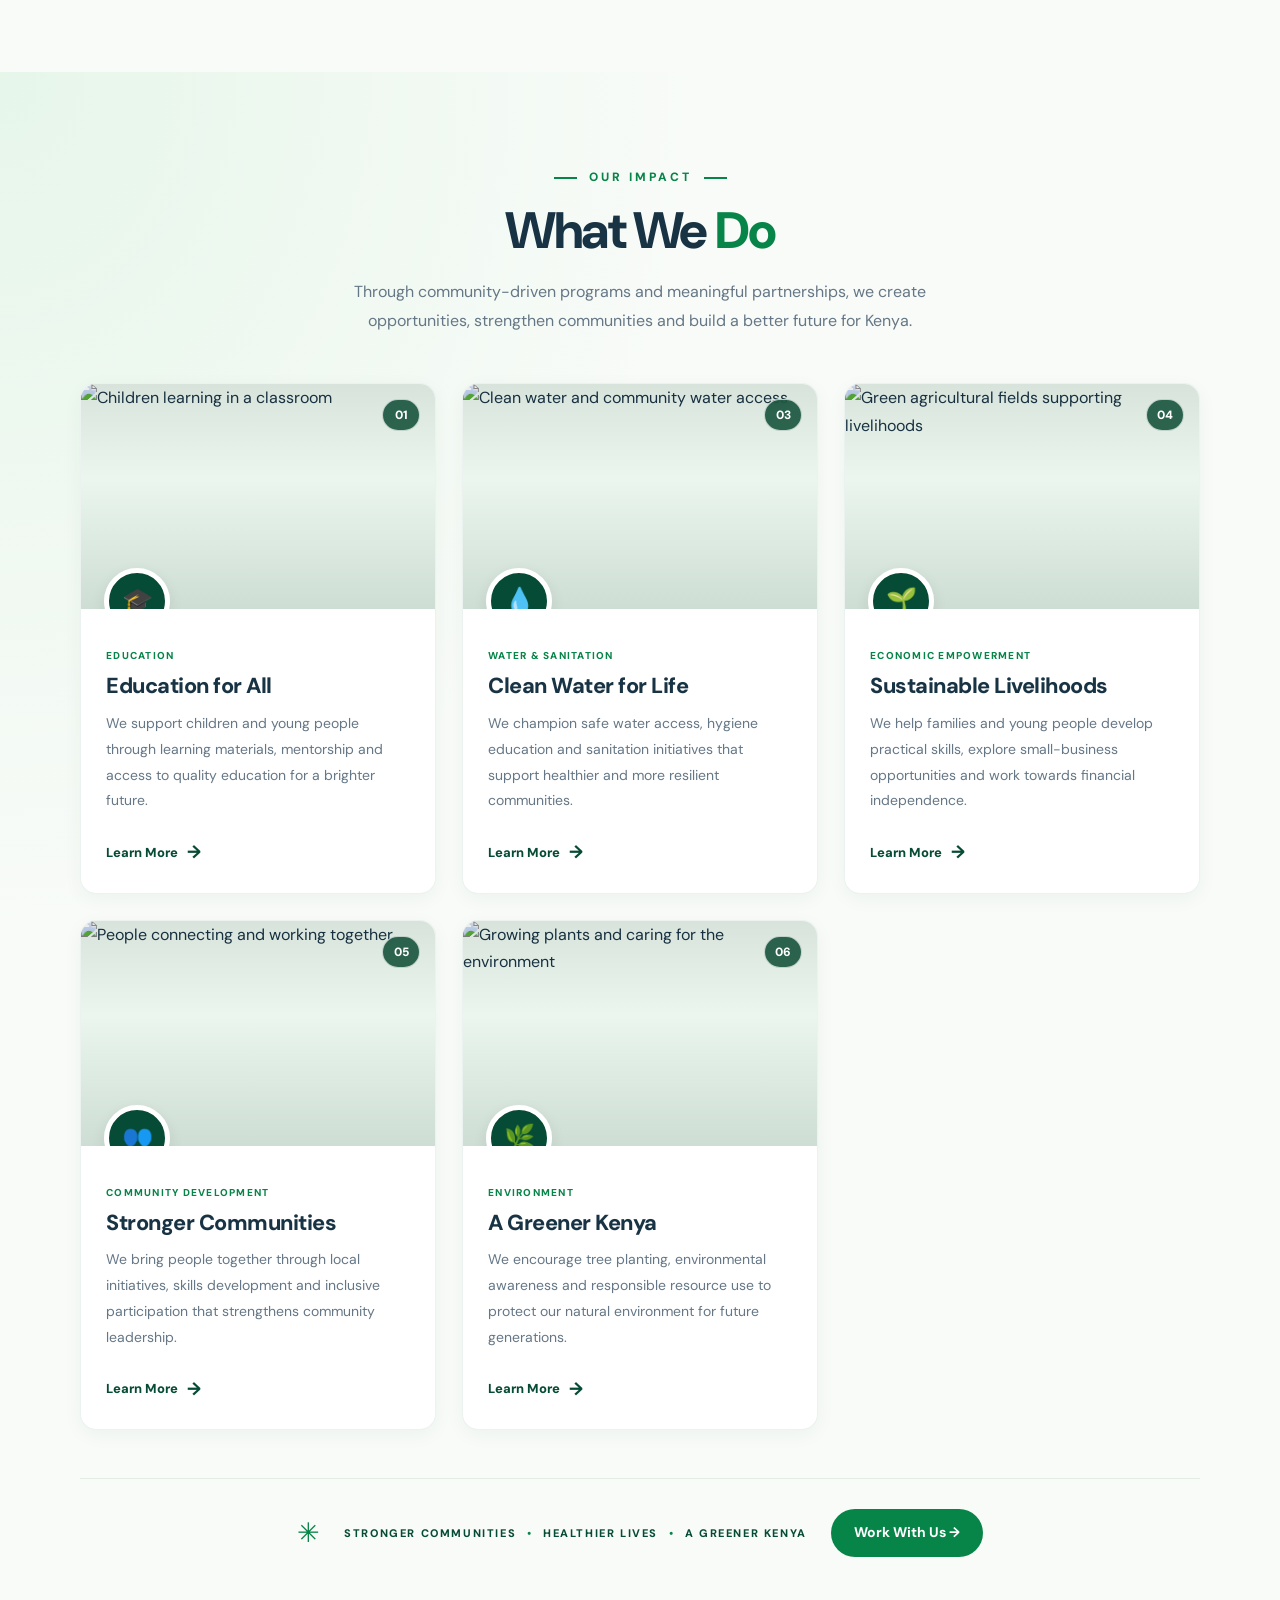
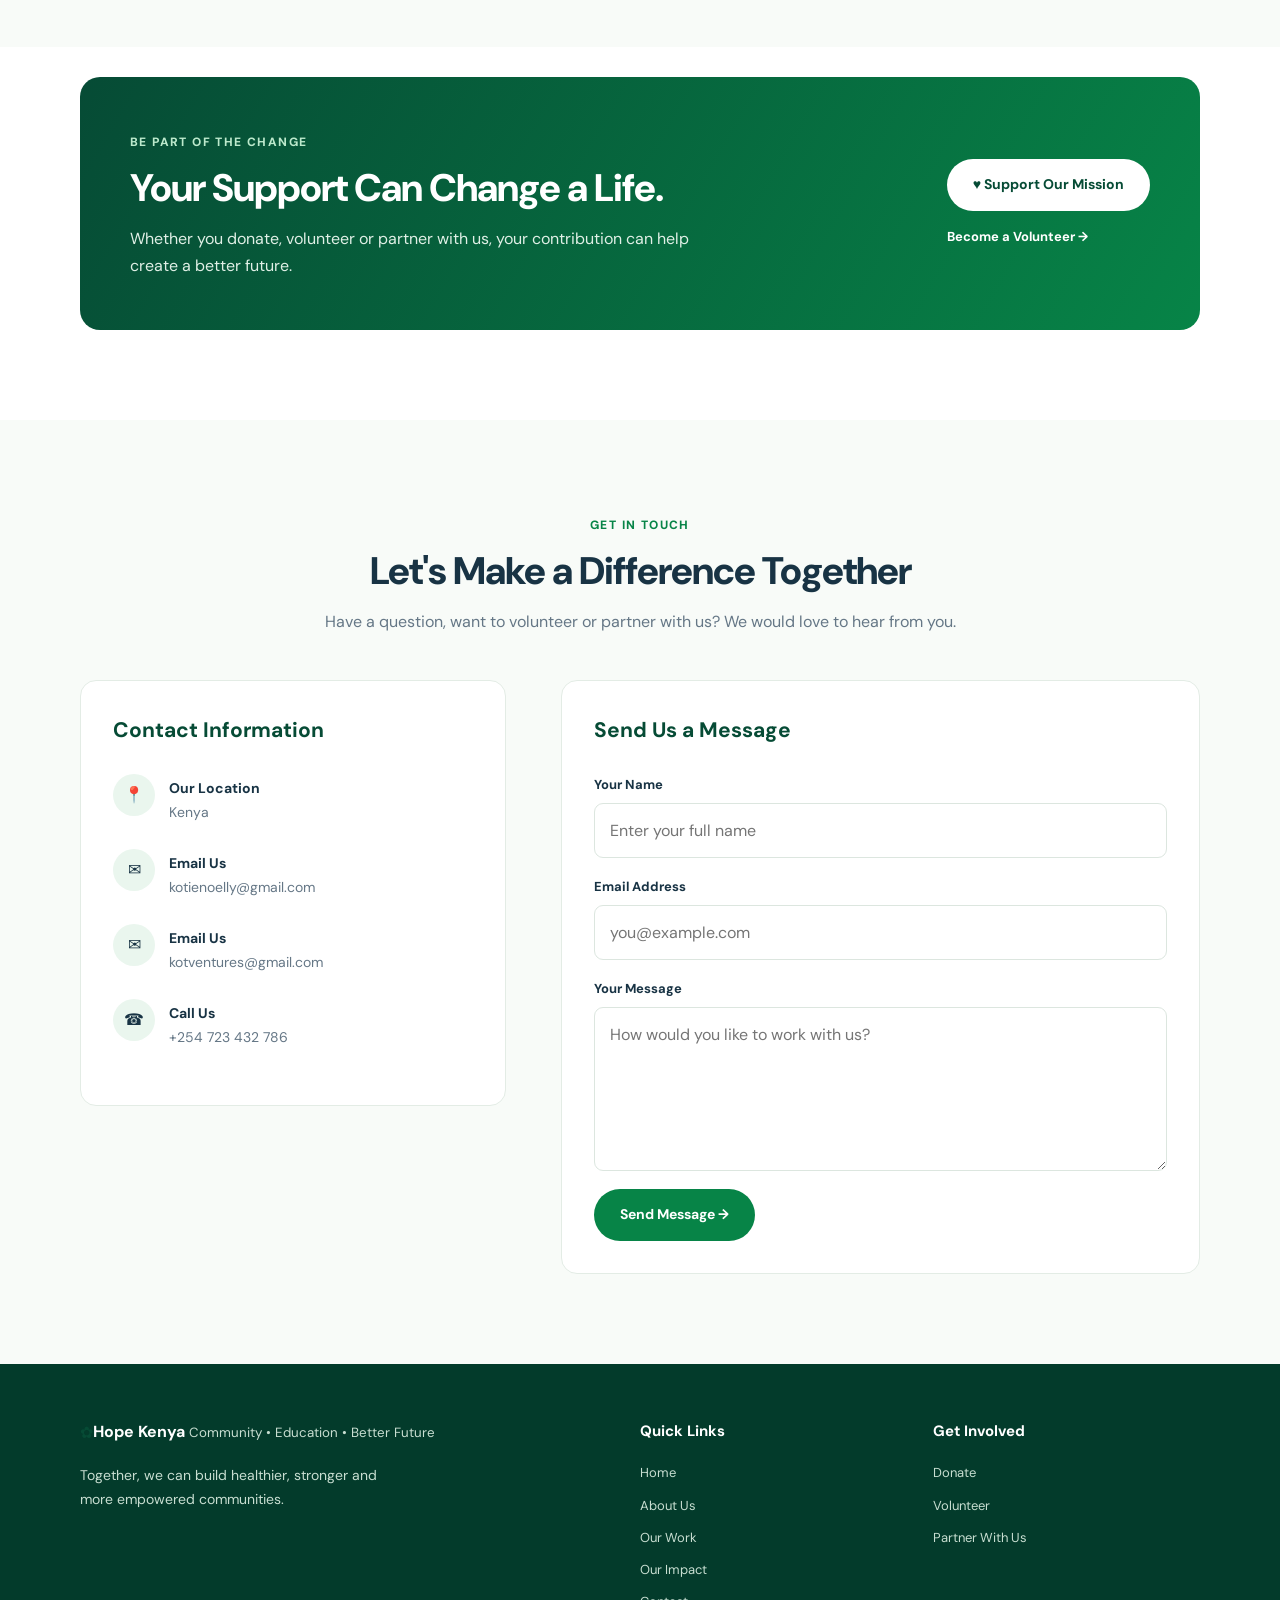
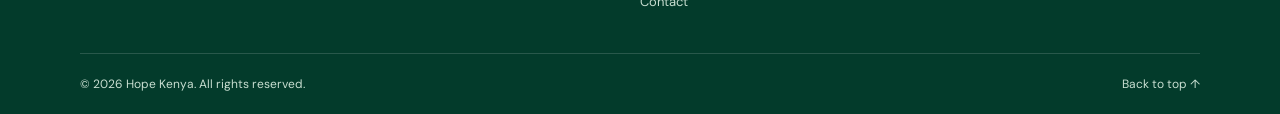
==== commit 1d5185bf: "Update index.html" ====
--- a/index.html
+++ b/index.html
@@ -165,7 +165,7 @@
                         </a>
                     </article>
 
-                    <article class="program-card">
+                    <!-- <article class="program-card">
                         <div class="program-icon">❤</div>
                         <h3>Healthcare</h3>
                         <p>
@@ -175,7 +175,7 @@
                         <a href="#contact" class="text-link">
                             Learn more →
                         </a>
-                    </article>
+                    </article> -->
 
                     <article class="program-card">
                         <div class="program-icon">💧</div>
@@ -251,7 +251,7 @@
             </article>
 
             <!-- ACTIVITY 2: HEALTHCARE -->
-            <article class="activity-card">
+            <!-- <article class="activity-card">
                 <div class="activity-image">
                     <img
                         src="https://images.unsplash.com/photo-1576091160399-112ba8d25d1d?auto=format&fit=crop&w=900&q=85"
@@ -273,8 +273,9 @@
                     <a href="#contact" class="activity-link">
                         Learn More <span aria-hidden="true">→</span>
                     </a>
-                </div> -->
-            </article>
+                </div> 
+            
+            </article> -->
 
             <!-- ACTIVITY 3: CLEAN WATER -->
             <article class="activity-card">
